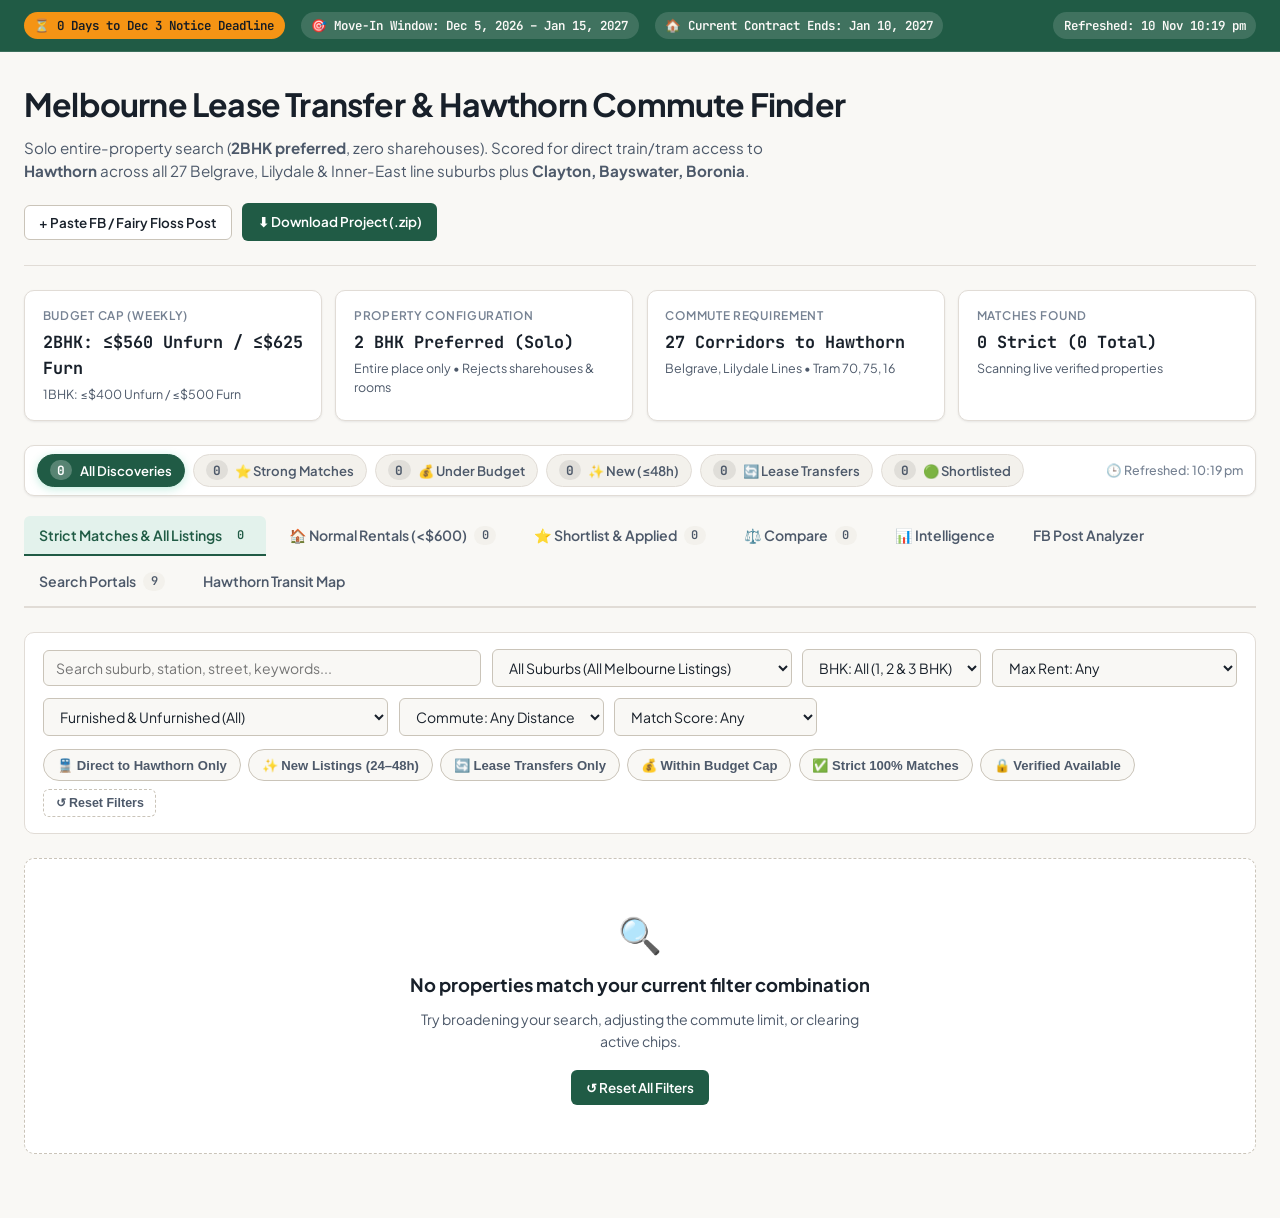
==== docs/index.html @ 827d95e5 "feat: update BHK budget caps (2BHK 625/560, 1BHK 500/400), exclude interstate listings, and add dire" ====
<!DOCTYPE html>
<html lang="en">
<head>
  <meta charset="UTF-8">
  <meta name="viewport" content="width=device-width, initial-scale=1.0">
  <title>Melbourne Lease Transfer & 2BHK Rental Finder — Direct to Hawthorn</title>
  <meta name="description" content="Daily automated Melbourne rental and lease transfer tracker filtered for entire 1–2BHK properties under $525/$560 per week with direct train or tram commute to Hawthorn.">
  <link rel="preconnect" href="https://fonts.googleapis.com">
  <link rel="preconnect" href="https://fonts.gstatic.com" crossorigin>
  <link href="https://fonts.googleapis.com/css2?family=JetBrains+Mono:wght@500;600;700&family=Plus+Jakarta+Sans:wght@400;500;600;700&display=swap" rel="stylesheet">
  <link rel="stylesheet" href="styles.css">
</head>
<body>
  <!-- Critical Lease Timeline Bar -->
  <header class="deadline-bar" role="banner">
    <div class="deadline-bar-inner">
      <div class="timeline-steps">
        <span class="timeline-pill urgent" id="countdown-pill">⏳ 27 Days to Dec 3 Decision Goal</span>
        <span class="timeline-pill">🎯 Move-In Window: Dec 5, 2026 – Jan 15, 2027</span>
        <span class="timeline-pill">🏠 Current Contract Ends: Jan 10, 2027</span>
      </div>
      <div class="timeline-steps">
        <span class="timeline-pill" id="last-updated-pill">Updated: Loading...</span>
      </div>
    </div>
  </header>

  <main class="container">
    <!-- Title & Quick Actions -->
    <section class="app-header">
      <div class="app-title-group">
        <h1>Melbourne Lease Transfer &amp; Hawthorn Commute Finder</h1>
        <p class="app-subtitle">
          Solo entire-property search (<strong>2BHK preferred</strong>, zero sharehouses). Scored for direct train/tram access to <strong>Hawthorn</strong> across all 27 Belgrave, Lilydale &amp; Inner-East line suburbs plus <strong>Clayton, Bayswater, Boronia</strong>.
        </p>
      </div>
      <div class="header-actions">
        <button class="btn btn-secondary" id="btn-open-fb-analyzer" type="button">
          + Paste FB / Fairy Floss Post
        </button>
        <a class="btn btn-primary" href="melbourne-rental-finder.zip" download="melbourne-rental-finder.zip">
          ⬇ Download Project (.zip)
        </a>
      </div>
    </section>

    <!-- Search Criteria Summary Strip -->
    <section class="criteria-strip" aria-label="Strict search criteria">
      <div class="criteria-card">
        <span class="criteria-label">Budget Cap (Weekly)</span>
        <span class="criteria-value">2BHK: ≤$560 Unfurn / ≤$625 Furn</span>
        <span class="criteria-note">1BHK: ≤$400 Unfurn / ≤$500 Furn</span>
      </div>
      <div class="criteria-card">
        <span class="criteria-label">Property Configuration</span>
        <span class="criteria-value">2 BHK Preferred (Solo)</span>
        <span class="criteria-note">Entire place only • Rejects sharehouses &amp; rooms</span>
      </div>
      <div class="criteria-card">
        <span class="criteria-label">Commute Requirement</span>
        <span class="criteria-value">27 Corridors to Hawthorn</span>
        <span class="criteria-note">Belgrave, Lilydale Lines • Tram 70, 75, 16</span>
      </div>
      <div class="criteria-card">
        <span class="criteria-label">Matches Found</span>
        <span class="criteria-value" id="stat-strict-matches">-- Listings</span>
        <span class="criteria-note" id="stat-sub-summary">Scanning live verified properties</span>
      </div>
    </section>

    <!-- Quick Metric Filter Tiles Strip -->
    <section class="metrics-filter-strip" aria-label="Interactive Quick Filter Tiles">
      <button class="metric-pill active" id="tile-all" data-metric="all" type="button" title="View all discovered properties">
        <span class="metric-pill-num" id="stat-total-scanned">89</span>
        <span class="metric-pill-label">All Discoveries</span>
      </button>
      <button class="metric-pill" id="tile-strong" data-metric="strong" type="button" title="Filter strong matches (Score ≥ 80%)">
        <span class="metric-pill-num" id="stat-strong-matches-pill">35</span>
        <span class="metric-pill-label">⭐ Strong Matches</span>
      </button>
      <button class="metric-pill" id="tile-budget" data-metric="budget" type="button" title="Filter properties within budget cap">
        <span class="metric-pill-num" id="stat-under-budget">78</span>
        <span class="metric-pill-label">💰 Under Budget</span>
      </button>
      <button class="metric-pill" id="tile-new" data-metric="new" type="button" title="Filter listings discovered in last 24–48h">
        <span class="metric-pill-num" id="stat-new-today">52</span>
        <span class="metric-pill-label">✨ New (≤48h)</span>
      </button>
      <button class="metric-pill" id="tile-lt" data-metric="lt" type="button" title="Filter lease transfers and breaks">
        <span class="metric-pill-num" id="stat-lease-transfers">22</span>
        <span class="metric-pill-label">🔄 Lease Transfers</span>
      </button>
      <button class="metric-pill" id="tile-shortlist" data-metric="shortlist" type="button" title="Filter your shortlisted properties">
        <span class="metric-pill-num" id="stat-shortlisted-top">0</span>
        <span class="metric-pill-label">🟢 Shortlisted</span>
      </button>
      <div class="metric-pill-refresh" title="Scraper automation refresh status">
        🕒 Refreshed: <span id="stat-last-refresh">Today 6:00 PM</span>
      </div>
    </section>

    <!-- Navigation Tabs -->
    <nav class="nav-tabs" aria-label="Dashboard Sections">
      <button class="tab-btn active" data-tab="panel-matches" id="tab-matches" type="button">
        Strict Matches &amp; All Listings <span class="tab-count" id="count-strict">0</span>
      </button>
      <button class="tab-btn" data-tab="panel-normal" id="tab-normal" type="button">
        🏠 Normal Rentals (&lt;$600) <span class="tab-count" id="count-normal">0</span>
      </button>
      <button class="tab-btn" data-tab="panel-shortlist" id="tab-shortlist" type="button">
        ⭐ Shortlist &amp; Applied <span class="tab-count" id="count-shortlist">0</span>
      </button>
      <button class="tab-btn" data-tab="panel-compare" id="tab-compare" type="button">
        ⚖️ Compare <span class="tab-count" id="count-compare">0</span>
      </button>
      <button class="tab-btn" data-tab="panel-insights" id="tab-insights" type="button">
        📊 Intelligence
      </button>
      <button class="tab-btn" data-tab="panel-fb-analyzer" id="tab-fb-analyzer" type="button">
        FB Post Analyzer
      </button>
      <button class="tab-btn" data-tab="panel-portals" id="tab-portals" type="button">
        Search Portals <span class="tab-count" id="count-portals">9</span>
      </button>
      <button class="tab-btn" data-tab="panel-corridor" id="tab-corridor" type="button">
        Hawthorn Transit Map
      </button>
    </nav>

    <!-- PANEL 1: STRICT MATCHES & ALL SCRAPED LISTINGS -->
    <section class="panel-section active" id="panel-matches">
      <div class="filters-bar-v2">
        <div class="filter-row-primary">
          <input
            type="search"
            id="search-input"
            class="filter-input"
            style="min-width: 220px; flex: 1;"
            placeholder="Search suburb, station, street, keywords..."
            aria-label="Search listings"
          >
          <select id="suburb-filter" class="filter-select" aria-label="Filter by suburb">
            <option value="all">All Suburbs (All Melbourne Listings)</option>
            <option value="direct_hawthorn">🚆 Direct Train / Tram to Hawthorn Only</option>
            <optgroup label="Inner East & City (Direct Train / Tram)">
              <option value="hawthorn">Hawthorn / Hawthorn East (3122/3123)</option>
              <option value="camberwell">Camberwell (3124)</option>
              <option value="canterbury">Canterbury (3126)</option>
              <option value="surrey hills">Surrey Hills (3127)</option>
              <option value="mont albert">Mont Albert (3127)</option>
              <option value="richmond">Richmond / Burnley (3121)</option>
              <option value="east melbourne">East Melbourne (3002)</option>
              <option value="melbourne">Melbourne CBD (3000)</option>
            </optgroup>
            <optgroup label="Belgrave Line Corridor">
              <option value="box hill">Box Hill (3128)</option>
              <option value="blackburn">Blackburn (3130)</option>
              <option value="nunawading">Nunawading (3131)</option>
              <option value="mitcham">Mitcham (3132)</option>
              <option value="ringwood">Ringwood (3134)</option>
              <option value="heathmont">Heathmont (3135)</option>
              <option value="bayswater">Bayswater (3153)</option>
              <option value="boronia">Boronia (3155)</option>
              <option value="ferntree gully">Ferntree Gully (3156)</option>
              <option value="upper ferntree gully">Upper Ferntree Gully (3156)</option>
              <option value="upwey">Upwey (3158)</option>
              <option value="tecoma">Tecoma (3160)</option>
              <option value="belgrave">Belgrave (3160)</option>
            </optgroup>
            <optgroup label="Lilydale Line Corridor">
              <option value="ringwood east">Ringwood East (3135)</option>
              <option value="croydon">Croydon (3136)</option>
              <option value="mooroolbark">Mooroolbark (3138)</option>
              <option value="lilydale">Lilydale (3140)</option>
            </optgroup>
            <optgroup label="South-East & Tram Corridors">
              <option value="clayton">Clayton (3168)</option>
              <option value="burwood">Burwood (3125)</option>
              <option value="kew">Kew (3101)</option>
            </optgroup>
          </select>
          <select id="bedroom-filter" class="filter-select" aria-label="Filter by BHK">
            <option value="all">BHK: All (1, 2 &amp; 3 BHK)</option>
            <option value="1">1 BHK / Studio</option>
            <option value="2">2 BHK (Preferred)</option>
            <option value="3">3 BHK</option>
          </select>
          <select id="rent-filter" class="filter-select" aria-label="Filter by maximum rent">
            <option value="all">Max Rent: Any</option>
            <option value="400">≤ $400 / wk (1BHK Unfurn Cap)</option>
            <option value="500">≤ $500 / wk (1BHK Furn Cap)</option>
            <option value="560">≤ $560 / wk (2BHK Unfurn Cap)</option>
            <option value="625">≤ $625 / wk (2BHK Furn Cap)</option>
            <option value="650">≤ $650 / week</option>
          </select>
          <select id="furn-filter" class="filter-select" aria-label="Filter by furnished status">
            <option value="all">Furnished &amp; Unfurnished (All)</option>
            <option value="furnished">Furnished Only (≤$500 1BHK / ≤$625 2BHK)</option>
            <option value="unfurnished">Unfurnished Only (≤$400 1BHK / ≤$560 2BHK)</option>
          </select>
          <select id="commute-filter" class="filter-select" aria-label="Filter by commute time">
            <option value="all">Commute: Any Distance</option>
            <option value="15">≤ 15 mins to Hawthorn</option>
            <option value="30">≤ 30 mins to Hawthorn</option>
            <option value="45">≤ 45 mins to Hawthorn</option>
          </select>
          <select id="score-filter" class="filter-select" aria-label="Filter by match score">
            <option value="all">Match Score: Any</option>
            <option value="80">Strong Matches (≥ 80%)</option>
            <option value="70">Good Matches (≥ 70%)</option>
          </select>
        </div>
        <div class="filter-row-secondary">
          <div class="chips-wrapper">
            <button type="button" class="toggle-chip" id="chip-direct-transit">
              🚆 Direct to Hawthorn Only
            </button>
            <button type="button" class="toggle-chip" id="chip-new-only">
              ✨ New Listings (24–48h)
            </button>
            <button type="button" class="toggle-chip" id="chip-lease-transfer">
              🔄 Lease Transfers Only
            </button>
            <button type="button" class="toggle-chip" id="chip-budget-only">
              💰 Within Budget Cap
            </button>
            <button type="button" class="toggle-chip" id="chip-strict-only">
              ✅ Strict 100% Matches
            </button>
            <button type="button" class="toggle-chip" id="chip-verified-only">
              🔒 Verified Available
            </button>
          </div>
          <button type="button" class="btn-reset-filters" id="btn-reset-filters">
            ↺ Reset Filters
          </button>
        </div>
      </div>

      <div class="listings-grid" id="listings-container">
        <!-- Populated dynamically by app.js -->
      </div>

      <!-- Bottom Section for Red-Starred (Skipped / Not Interested) Listings -->
      <div id="skipped-section" class="skipped-section" style="display: none; margin-top: 2.5rem;">
        <div class="panel-card skipped-header-card">
          <div>
            <h3>🔴 Not Interested / Skipped Properties (<span id="count-skipped">0</span>)</h3>
            <p class="helper-text">
              Properties you clicked twice (<strong>Red Star ★</strong>) are moved here so you can skip them next time. Click the red star once more to reset back to normal.
            </p>
          </div>
        </div>
        <div class="listings-grid skipped-grid" id="skipped-container"></div>
      </div>
    </section>

    <!-- PANEL: NORMAL LISTINGS (BELOW $600) -->
    <section class="panel-section" id="panel-normal">
      <div class="panel-card" style="margin-bottom: 1.25rem;">
        <h2>🏠 Normal Property Rentals (Below $600 / week)</h2>
        <p class="helper-text">
          Standard residential leases (whole properties: 1 BHK, 2 BHK &amp; 3 BHK, zero sharehouses, no student-only housing) asking <strong>≤ $600/wk</strong> across Hawthorn, Clayton, Bayswater, Boronia, Box Hill, Camberwell, Richmond, and direct transit lines.
        </p>
      </div>

      <div class="filters-bar">
        <div class="filter-group">
          <input
            type="search"
            id="search-input-normal"
            class="filter-input"
            placeholder="Search suburb, station, street..."
            aria-label="Search normal listings"
          >
          <select id="suburb-filter-normal" class="filter-select" aria-label="Filter by suburb">
            <option value="all">All Suburbs (All 27 Corridors)</option>
            <option value="direct_hawthorn">🚆 Direct Train / Tram to Hawthorn Only</option>
            <optgroup label="Inner East & City (Direct Train / Tram)">
              <option value="hawthorn">Hawthorn / Hawthorn East (3122/3123)</option>
              <option value="camberwell">Camberwell (3124)</option>
              <option value="canterbury">Canterbury (3126)</option>
              <option value="surrey hills">Surrey Hills (3127)</option>
              <option value="mont albert">Mont Albert (3127)</option>
              <option value="richmond">Richmond / Burnley (3121)</option>
              <option value="east melbourne">East Melbourne (3002)</option>
              <option value="melbourne">Melbourne CBD (3000)</option>
            </optgroup>
            <optgroup label="Belgrave Line Corridor">
              <option value="box hill">Box Hill (3128)</option>
              <option value="blackburn">Blackburn (3130)</option>
              <option value="nunawading">Nunawading (3131)</option>
              <option value="mitcham">Mitcham (3132)</option>
              <option value="ringwood">Ringwood (3134)</option>
              <option value="heathmont">Heathmont (3135)</option>
              <option value="bayswater">Bayswater (3153)</option>
              <option value="boronia">Boronia (3155)</option>
              <option value="ferntree gully">Ferntree Gully (3156)</option>
              <option value="upper ferntree gully">Upper Ferntree Gully (3156)</option>
              <option value="upwey">Upwey (3158)</option>
              <option value="tecoma">Tecoma (3160)</option>
              <option value="belgrave">Belgrave (3160)</option>
            </optgroup>
            <optgroup label="Lilydale Line Corridor">
              <option value="ringwood east">Ringwood East (3135)</option>
              <option value="croydon">Croydon (3136)</option>
              <option value="mooroolbark">Mooroolbark (3138)</option>
              <option value="lilydale">Lilydale (3140)</option>
            </optgroup>
            <optgroup label="South-East & Tram Corridors">
              <option value="clayton">Clayton (3168)</option>
              <option value="burwood">Burwood (3125)</option>
              <option value="kew">Kew (3101)</option>
            </optgroup>
          </select>
          <select id="bedroom-filter-normal" class="filter-select" aria-label="Filter by BHK">
            <option value="all">BHK: All (1, 2 &amp; 3 BHK)</option>
            <option value="1">1 BHK / Studio</option>
            <option value="2">2 BHK (Preferred)</option>
            <option value="3">3 BHK</option>
          </select>
          <select id="furn-filter-normal" class="filter-select" aria-label="Filter by furnished status">
            <option value="all">Furnished &amp; Unfurnished (All)</option>
            <option value="furnished">Furnished Only</option>
            <option value="unfurnished">Unfurnished Only</option>
          </select>
          <select id="price-cap-normal" class="filter-select" aria-label="Max weekly rent">
            <option value="600">Max Rent: ≤ $600/wk</option>
            <option value="550">Max Rent: ≤ $550/wk</option>
            <option value="525">Max Rent: ≤ $525/wk</option>
            <option value="500">Max Rent: ≤ $500/wk</option>
            <option value="450">Max Rent: ≤ $450/wk</option>
          </select>
        </div>
        <div class="filter-group">
          <button type="button" class="toggle-chip" id="chip-direct-transit-normal">
            🚆 Direct to Hawthorn Only
          </button>
          <button type="button" class="toggle-chip" id="chip-new-only-normal">
            ✨ New Listings (Last 1–2 Days)
          </button>
          <button type="button" class="toggle-chip" id="chip-exclude-lt-normal">
            🏠 Normal Rentals Only (Exclude Lease Transfers)
          </button>
        </div>
      </div>

      <div class="listings-grid" id="normal-listings-container">
        <!-- Populated dynamically by app.js -->
      </div>

      <!-- Bottom Section for Red-Starred (Skipped / Not Interested) Listings on Normal tab -->
      <div id="normal-skipped-section" class="skipped-section" style="display: none; margin-top: 2.5rem;">
        <div class="panel-card skipped-header-card">
          <div>
            <h3>🔴 Not Interested / Skipped Properties (<span id="count-normal-skipped">0</span>)</h3>
            <p class="helper-text">
              Properties you clicked twice (<strong>Red Star ★</strong>) are moved here so you can skip them next time. Click the red star once more to reset back to normal.
            </p>
          </div>
        </div>
        <div class="listings-grid skipped-grid" id="normal-skipped-container"></div>
      </div>
    </section>

    <!-- PANEL 2: SHORTLIST & TRACKER -->
    <section class="panel-section" id="panel-shortlist">
      <div class="panel-card" style="margin-bottom: 1.25rem;">
        <h2>Your Inspection &amp; Lease Transfer Shortlist</h2>
        <p class="helper-text">
          Mark any listing as <strong>Interested / Inspecting</strong> or <strong>Applied</strong> using the action buttons on each card. Record inspection dates and personal notes directly. Everything is saved locally.
        </p>
      </div>
      <div class="listings-grid" id="shortlist-container"></div>
    </section>

    <!-- PANEL: PROPERTY COMPARISON MATRIX -->
    <section class="panel-section" id="panel-compare">
      <div class="panel-card" style="margin-bottom: 1.25rem;">
        <div style="display: flex; justify-content: space-between; align-items: flex-start; flex-wrap: wrap; gap: 0.75rem;">
          <div>
            <h2>⚖️ Side-by-Side Property Comparison</h2>
            <p class="helper-text">
              Compare 2 to 4 properties across rent, commute convenience, suitability, station distance, and overall match score. Differences are highlighted automatically.
            </p>
          </div>
          <button type="button" class="btn btn-secondary" id="btn-clear-compare">
            Clear Comparison Selection
          </button>
        </div>
      </div>
      <div id="compare-matrix-view" class="panel-card" style="padding: 1.5rem; overflow-x: auto;">
        <!-- Rendered dynamically by app.js -->
      </div>
    </section>

    <!-- PANEL: INTELLIGENCE & INSIGHTS -->
    <section class="panel-section" id="panel-insights">
      <div class="panel-card" style="margin-bottom: 1.25rem;">
        <h2>📊 Personal Property Intelligence &amp; Insights</h2>
        <p class="helper-text">
          Transparent preference learning, scoring performance analytics, and scraper pipeline health. The platform analyzes your interactions to refine recommendations with your explicit approval.
        </p>
      </div>

      <div style="display: grid; grid-template-columns: repeat(auto-fit, minmax(320px, 1fr)); gap: 1.25rem; margin-bottom: 1.5rem;">
        <!-- Preference Learning Card -->
        <div class="panel-card">
          <h3>🧠 Learned User Preferences</h3>
          <p class="helper-text" style="margin-bottom: 0.85rem;">
            Observed decision patterns from your shortlists and skips. Never auto-applied without your review.
          </p>
          <div id="insights-preferences-list" style="display: flex; flex-direction: column; gap: 0.75rem;">
            <!-- Populated dynamically -->
          </div>
        </div>

        <!-- Outcome Analytics Card -->
        <div class="panel-card">
          <h3>📈 Recommendation Performance</h3>
          <p class="helper-text" style="margin-bottom: 0.85rem;">
            Correlation between match scores and your inspection decisions.
          </p>
          <div id="insights-metrics-list" style="display: flex; flex-direction: column; gap: 0.65rem; font-size: 0.85rem;">
            <!-- Populated dynamically -->
          </div>
        </div>

        <!-- Pipeline Health Card -->
        <div class="panel-card">
          <h3>🛠️ Scraper &amp; Data Pipeline Health</h3>
          <p class="helper-text" style="margin-bottom: 0.85rem;">
            Multi-source execution tracking, duplicate resolution, and freshness verification.
          </p>
          <div id="insights-pipeline-health" style="display: flex; flex-direction: column; gap: 0.5rem; font-size: 0.85rem;">
            <!-- Populated dynamically -->
          </div>
        </div>
      </div>
    </section>

    <!-- PANEL 3: FB MARKETPLACE & FAIRY FLOSS INSTANT ANALYZER -->
    <section class="panel-section" id="panel-fb-analyzer">
      <div class="analyzer-grid">
        <div class="panel-card">
          <h2>Instant FB Marketplace / Fairy Floss Lease Transfer Scorer</h2>
          <p class="helper-text">
            Since Facebook blocks automated bots from reading private groups (like <em>Fairy Floss Real Estate</em> or <em>Melbourne Lease Transfers</em>), paste any FB post or listing text below. It will immediately check the <strong>$525/$560 budget rule</strong>, verify <strong>direct train/tram commute to Hawthorn</strong>, confirm <strong>Dec 5, 2026 – Jan 15, 2027 move-in</strong>, and save it to your dashboard.
          </p>
          <input
            type="text"
            id="fb-post-url"
            class="filter-input"
            style="width: 100%; margin-bottom: 0.65rem;"
            placeholder="Optional: Paste Facebook Marketplace or Group post URL..."
          >
          <textarea
            id="fb-post-text"
            class="fb-textarea"
            placeholder="Example: LEASE BREAK in Camberwell 3124! Entire 2 bedroom apartment on Riversdale Rd right near Tram 70 and Camberwell Station. $515 per week unfurnished. Available from December 14th..."
          ></textarea>
          <div style="display: flex; gap: 0.65rem; flex-wrap: wrap;">
            <button type="button" class="btn btn-primary" id="btn-score-fb-post">
              Analyze &amp; Save to My Listings
            </button>
            <button type="button" class="btn btn-secondary" id="btn-load-sample-fb">
              Load Example FB Lease Transfer Post
            </button>
          </div>
        </div>

        <div class="panel-card" id="fb-analysis-result-card">
          <h2>Live Criteria Breakdown</h2>
          <p class="helper-text">Paste a post on the left and click <strong>Analyze</strong> to see how it scores against your rules.</p>
          <div id="fb-analysis-output" style="font-size: 0.9rem; color: var(--text-secondary);">
            <ul style="list-style: none; display: grid; gap: 0.6rem; margin-top: 0.75rem;">
              <li>✔ <strong>Budget Check:</strong> Unfurnished ≤ $525/wk | Furnished ≤ $560/wk</li>
              <li>✔ <strong>Solo Entire Property:</strong> 2BHK preferred (auto-flags sharehouses)</li>
              <li>✔ <strong>Hawthorn Transit:</strong> Checks Belgrave/Lilydale/Alamein train &amp; Tram 70/75/16</li>
              <li>✔ <strong>Move-in Window:</strong> Dec 5, 2026 – Jan 15, 2027 (extended availability)</li>
            </ul>
          </div>
        </div>
      </div>
    </section>

    <!-- PANEL 4: PRE-FILTERED PORTAL DEEP LINKS -->
    <section class="panel-section" id="panel-portals">
      <div class="panel-card" style="margin-bottom: 1.25rem;">
        <h2>One-Click Pre-Filtered Search Portals (Hawthorn Corridor)</h2>
        <p class="helper-text">
          These links open Facebook Marketplace, Domain, Realestate.com.au, Flatmates (Whole Properties), and Gumtree with your exact filters (<strong>2BHK, ≤$525/$560, Hawthorn + direct transit suburbs, newest first</strong>) already applied.
        </p>
      </div>
      <div class="quick-links-grid" id="portal-links-container"></div>
    </section>

    <!-- PANEL 5: HAWTHORN DIRECT TRAIN & TRAM SUBURB REFERENCE -->
    <section class="panel-section" id="panel-corridor">
      <div class="panel-card">
        <h2>Direct Train &amp; Tram Suburbs to Hawthorn (Zero Transfers)</h2>
        <p class="helper-text">
          Every suburb below has a single-seat train or tram ride straight into Hawthorn (Hawthorn Station, Glenferrie Station, Auburn Station, Burwood Rd, Riversdale Rd, or Glenferrie Rd).
        </p>
        <div style="overflow-x: auto;">
          <table class="corridor-table" id="corridor-table">
            <thead>
              <tr>
                <th>Suburb</th>
                <th>Postcode</th>
                <th>Direct Mode</th>
                <th>Line / Route to Hawthorn</th>
                <th>Est. Commute</th>
              </tr>
            </thead>
            <tbody id="corridor-tbody"></tbody>
          </table>
        </div>
      </div>
    </section>
  </main>

  <!-- Floating Comparison Dock -->
  <aside id="comparison-dock" class="comparison-dock" aria-label="Selected properties comparison dock">
    <div>
      <span style="font-weight: 700; font-size: 0.95rem;">⚖️ <span id="dock-compare-count">0</span> Properties Selected</span>
      <span style="font-size: 0.78rem; color: #94a3b8; display: block;">Select 2 to 4 properties to compare</span>
    </div>
    <div style="display: flex; gap: 0.5rem;">
      <button type="button" class="btn btn-primary" id="btn-dock-open-compare" style="padding: 0.45rem 0.85rem; font-size: 0.82rem;">
        Compare Now ↗
      </button>
      <button type="button" class="btn btn-secondary" id="btn-dock-clear" style="padding: 0.45rem 0.65rem; font-size: 0.82rem; background: #334155; color: #fff; border-color: #475569;">
        ✕ Clear
      </button>
    </div>
  </aside>

  <!-- Modal 1: Inspection & Notes Booking Dialog -->
  <div id="modal-inspection" class="modal-overlay" role="dialog" aria-modal="true" aria-labelledby="modal-inspection-title">
    <div class="modal-card">
      <div class="modal-header">
        <h3 id="modal-inspection-title" style="font-size: 1.1rem; margin: 0;">🗓️ Schedule Inspection &amp; Add Notes</h3>
        <button type="button" id="btn-close-inspection-modal" class="btn-action-sm" style="border:none; font-size: 1.1rem;">✕</button>
      </div>
      <div class="modal-body">
        <input type="hidden" id="modal-listing-id">
        <div>
          <label style="font-size: 0.82rem; font-weight: 700; display: block; margin-bottom: 0.25rem;">Property</label>
          <div id="modal-property-name" style="font-weight: 600; color: var(--text-primary); font-size: 0.95rem;"></div>
        </div>
        <div>
          <label for="inspection-date" style="font-size: 0.82rem; font-weight: 700; display: block; margin-bottom: 0.25rem;">Inspection Date &amp; Time</label>
          <input type="datetime-local" id="inspection-date" class="filter-input" style="width: 100%;">
        </div>
        <div>
          <label for="inspection-agent" style="font-size: 0.82rem; font-weight: 700; display: block; margin-bottom: 0.25rem;">Agent / Contact Info (Optional)</label>
          <input type="text" id="inspection-agent" class="filter-input" style="width: 100%;" placeholder="e.g. Ray White Hawthorn, Sarah 0412 345 678">
        </div>
        <div>
          <label for="inspection-notes" style="font-size: 0.82rem; font-weight: 700; display: block; margin-bottom: 0.25rem;">Personal Inspection Notes</label>
          <textarea id="inspection-notes" class="fb-textarea" style="min-height: 80px;" placeholder="Things to verify: water pressure, natural light, parking spot location, noise from street..."></textarea>
        </div>
      </div>
      <div class="modal-footer">
        <button type="button" class="btn btn-secondary" id="btn-cancel-inspection">Cancel</button>
        <button type="button" class="btn btn-primary" id="btn-save-inspection">Save Details</button>
      </div>
    </div>
  </div>

  <!-- Modal 2: Side-by-Side Property Comparison Dialog -->
  <div id="modal-comparison" class="modal-overlay" role="dialog" aria-modal="true" aria-labelledby="modal-comparison-title">
    <div class="modal-card modal-card-wide">
      <div class="modal-header">
        <h3 id="modal-comparison-title" style="font-size: 1.15rem; margin: 0;">⚖️ Side-by-Side Property Comparison</h3>
        <button type="button" id="btn-close-comparison-modal" class="btn-action-sm" style="border:none; font-size: 1.1rem;">✕</button>
      </div>
      <div class="modal-body comparison-table-wrapper" id="modal-comparison-body">
        <!-- Rendered dynamically by app.js -->
      </div>
      <div class="modal-footer">
        <button type="button" class="btn btn-secondary" id="btn-close-comparison">Close</button>
      </div>
    </div>
  </div>

  <script src="app.js"></script>
</body>
</html>
---- docs/styles.css ----
:root {
  --bg-primary: hsl(40, 28%, 97%);
  --bg-surface: hsl(0, 0%, 100%);
  --bg-elevated: hsl(38, 22%, 94%);
  --bg-subtle: hsl(40, 18%, 92%);

  --text-primary: hsl(215, 28%, 13%);
  --text-secondary: hsl(215, 16%, 36%);
  --text-muted: hsl(215, 12%, 52%);

  --brand-forest: hsl(158, 48%, 24%);
  --brand-forest-hover: hsl(158, 52%, 19%);
  --brand-forest-soft: hsl(156, 38%, 92%);

  --accent-amber: hsl(28, 84%, 44%);
  --accent-amber-soft: hsl(34, 88%, 93%);

  --accent-blue: hsl(208, 72%, 38%);
  --accent-blue-soft: hsl(208, 65%, 93%);

  --danger-crimson: hsl(354, 66%, 44%);
  --danger-soft: hsl(354, 70%, 94%);

  --border-color: hsl(36, 16%, 86%);
  --border-strong: hsl(36, 14%, 76%);

  --shadow-sm: 0 1px 3px rgba(18, 26, 38, 0.05), 0 1px 2px rgba(18, 26, 38, 0.03);
  --shadow-md: 0 8px 24px -4px rgba(18, 26, 38, 0.07), 0 2px 6px -1px rgba(18, 26, 38, 0.04);
  --shadow-lg: 0 16px 36px -6px rgba(18, 26, 38, 0.12);

  --radius-sm: 6px;
  --radius-md: 10px;
  --radius-lg: 14px;

  --font-sans: 'Plus Jakarta Sans', -apple-system, BlinkMacSystemFont, sans-serif;
  --font-mono: 'JetBrains Mono', monospace;
}

*, *::before, *::after {
  box-sizing: border-box;
  margin: 0;
  padding: 0;
}

body {
  font-family: var(--font-sans);
  background-color: var(--bg-primary);
  color: var(--text-primary);
  line-height: 1.55;
  -webkit-font-smoothing: antialiased;
}

/* Top Timeline Banner */
.deadline-bar {
  background: var(--brand-forest);
  color: hsl(40, 33%, 98%);
  padding: 0.75rem 1.5rem;
  font-size: 0.85rem;
  border-bottom: 1px solid rgba(255, 255, 255, 0.12);
}

.deadline-bar-inner {
  max-width: 1320px;
  margin: 0 auto;
  display: flex;
  flex-wrap: wrap;
  align-items: center;
  justify-content: space-between;
  gap: 0.75rem 1.5rem;
}

.timeline-steps {
  display: flex;
  align-items: center;
  flex-wrap: wrap;
  gap: 0.5rem 1rem;
}

.timeline-pill {
  display: inline-flex;
  align-items: center;
  gap: 0.4rem;
  background: rgba(255, 255, 255, 0.14);
  padding: 0.25rem 0.65rem;
  border-radius: 999px;
  font-family: var(--font-mono);
  font-size: 0.78rem;
  font-weight: 600;
}

.timeline-pill.urgent {
  background: hsl(34, 92%, 52%);
  color: hsl(215, 32%, 11%);
}

/* Main Container */
.container {
  max-width: 1320px;
  margin: 0 auto;
  padding: 1.75rem 1.5rem 4rem;
}

/* Header Section */
.app-header {
  display: flex;
  flex-wrap: wrap;
  justify-content: space-between;
  align-items: flex-end;
  gap: 1.25rem;
  padding-bottom: 1.5rem;
  border-bottom: 1px solid var(--border-color);
  margin-bottom: 1.5rem;
}

.app-title-group h1 {
  font-size: clamp(1.55rem, 2.5vw, 2.1rem);
  font-weight: 700;
  letter-spacing: -0.025em;
  color: var(--text-primary);
  margin-bottom: 0.35rem;
}

.app-subtitle {
  color: var(--text-secondary);
  font-size: 0.95rem;
  max-width: 72ch;
}

.header-actions {
  display: flex;
  align-items: center;
  gap: 0.65rem;
  flex-wrap: wrap;
}

/* Criteria Summary Strip */
.criteria-strip {
  display: grid;
  grid-template-columns: repeat(auto-fit, minmax(215px, 1fr));
  gap: 0.85rem;
  margin-bottom: 1.5rem;
}

.criteria-card {
  background: var(--bg-surface);
  border: 1px solid var(--border-color);
  border-radius: var(--radius-md);
  padding: 0.95rem 1.1rem;
  box-shadow: var(--shadow-sm);
  display: flex;
  flex-direction: column;
  gap: 0.25rem;
}

.criteria-label {
  font-size: 0.74rem;
  text-transform: uppercase;
  letter-spacing: 0.06em;
  color: var(--text-muted);
  font-weight: 600;
}

.criteria-value {
  font-size: 1.05rem;
  font-weight: 700;
  color: var(--text-primary);
  font-family: var(--font-mono);
}

.criteria-note {
  font-size: 0.78rem;
  color: var(--text-secondary);
}

/* Navigation Tabs */
.nav-tabs {
  display: flex;
  flex-wrap: wrap;
  gap: 0.35rem 0.5rem;
  border-bottom: 2px solid var(--border-color);
  margin-bottom: 1.5rem;
  padding-bottom: 0.25rem;
}

.tab-btn {
  background: transparent;
  border: none;
  border-bottom: 2px solid transparent;
  padding: 0.6rem 0.95rem;
  font-family: var(--font-sans);
  font-size: 0.88rem;
  font-weight: 600;
  color: var(--text-secondary);
  cursor: pointer;
  display: inline-flex;
  align-items: center;
  gap: 0.45rem;
  border-radius: var(--radius-sm) var(--radius-sm) 0 0;
  transition: color 0.15s ease, border-color 0.15s ease, background 0.15s ease;
}

.tab-btn:hover {
  color: var(--text-primary);
  background: var(--bg-surface);
}

.tab-btn.active {
  color: var(--brand-forest);
  border-bottom-color: var(--brand-forest);
  background: var(--brand-forest-soft);
}

/* Quick Metric Filter Tiles Strip */
.metrics-filter-strip {
  display: flex;
  flex-wrap: wrap;
  align-items: center;
  gap: 0.5rem;
  margin-bottom: 1.25rem;
  padding: 0.5rem 0.75rem;
  background: var(--bg-surface);
  border: 1px solid var(--border-color);
  border-radius: var(--radius-md);
  box-shadow: var(--shadow-sm);
}

.metric-pill {
  display: inline-flex;
  align-items: center;
  gap: 0.45rem;
  padding: 0.35rem 0.75rem;
  border-radius: 999px;
  background: var(--bg-elevated);
  border: 1px solid var(--border-color);
  color: var(--text-secondary);
  font-family: var(--font-sans);
  font-size: 0.82rem;
  font-weight: 600;
  cursor: pointer;
  transition: all 0.15s ease;
}

.metric-pill:hover {
  border-color: var(--brand-forest);
  color: var(--text-primary);
}

.metric-pill.active {
  background: var(--brand-forest);
  color: #ffffff;
  border-color: var(--brand-forest);
  box-shadow: 0 2px 8px rgba(16, 185, 129, 0.25);
}

.metric-pill-num {
  font-family: var(--font-mono);
  font-weight: 700;
  font-size: 0.8rem;
  background: rgba(0, 0, 0, 0.08);
  padding: 0.1rem 0.45rem;
  border-radius: 999px;
}

.metric-pill.active .metric-pill-num {
  background: rgba(255, 255, 255, 0.25);
  color: #ffffff;
}

.metric-pill-refresh {
  margin-left: auto;
  font-size: 0.78rem;
  color: var(--text-muted);
  font-weight: 500;
}

.tab-count {
  background: var(--bg-elevated);
  color: var(--text-secondary);
  font-family: var(--font-mono);
  font-size: 0.75rem;
  padding: 0.1rem 0.45rem;
  border-radius: 999px;
}

.tab-btn.active .tab-count {
  background: var(--brand-forest-soft);
  color: var(--brand-forest);
}

/* Filter Controls Bar */
.filters-bar {
  background: var(--bg-surface);
  border: 1px solid var(--border-color);
  border-radius: var(--radius-md);
  padding: 1rem 1.15rem;
  margin-bottom: 1.5rem;
  display: flex;
  flex-wrap: wrap;
  align-items: center;
  justify-content: space-between;
  gap: 0.85rem 1.25rem;
  box-shadow: var(--shadow-sm);
}

.filter-group {
  display: flex;
  flex-wrap: wrap;
  align-items: center;
  gap: 0.65rem;
}

.filter-input,
.filter-select {
  font-family: var(--font-sans);
  font-size: 0.875rem;
  padding: 0.5rem 0.75rem;
  border: 1px solid var(--border-strong);
  border-radius: var(--radius-sm);
  background: var(--bg-primary);
  color: var(--text-primary);
  outline: none;
  transition: border-color 0.15s ease;
}

.filter-input:focus,
.filter-select:focus {
  border-color: var(--brand-forest);
  background: var(--bg-surface);
}

.toggle-chip {
  display: inline-flex;
  align-items: center;
  gap: 0.4rem;
  padding: 0.45rem 0.8rem;
  border: 1px solid var(--border-strong);
  border-radius: 999px;
  background: var(--bg-primary);
  color: var(--text-secondary);
  font-size: 0.82rem;
  font-weight: 600;
  cursor: pointer;
  user-select: none;
  transition: all 0.15s ease;
}

.toggle-chip.active {
  background: var(--brand-forest-soft);
  border-color: var(--brand-forest);
  color: var(--brand-forest);
}

/* Listing Grid & Cards */
.listings-grid {
  display: grid;
  grid-template-columns: repeat(auto-fill, minmax(365px, 1fr));
  gap: 1.25rem;
}

.listing-card {
  background: var(--bg-surface);
  border: 1px solid var(--border-color);
  border-radius: var(--radius-lg);
  overflow: hidden;
  box-shadow: var(--shadow-sm);
  display: flex;
  flex-direction: column;
  transition: transform 0.18s ease, box-shadow 0.18s ease;
}

.listing-card:hover {
  transform: translateY(-2px);
  box-shadow: var(--shadow-md);
}

.listing-media {
  position: relative;
  height: 195px;
  background: linear-gradient(135deg, #1e293b 0%, #334155 100%);
  overflow: hidden;
  color: transparent;
}

.listing-media img {
  width: 100%;
  height: 100%;
  object-fit: cover;
  display: block;
  color: transparent;
}

.media-top-badges {
  position: absolute;
  top: 0.75rem;
  left: 0.75rem;
  right: 0.75rem;
  display: flex;
  justify-content: space-between;
  align-items: flex-start;
  gap: 0.5rem;
  pointer-events: none;
}

.media-left-badges {
  display: flex;
  flex-wrap: wrap;
  gap: 0.35rem;
  align-items: center;
}

.confidence-badge {
  font-family: var(--font-mono);
  font-size: 0.72rem;
  font-weight: 700;
  padding: 0.24rem 0.52rem;
  border-radius: var(--radius-sm);
  background: hsla(215, 30%, 15%, 0.9);
  color: #ffffff;
  backdrop-filter: blur(4px);
}
.confidence-badge.confidence-high {
  background: hsla(158, 64%, 22%, 0.92);
  color: #ecfdf5;
}
.confidence-badge.confidence-medium {
  background: hsla(38, 92%, 28%, 0.92);
  color: #fef3c7;
}
.confidence-badge.confidence-low {
  background: hsla(215, 20%, 30%, 0.9);
  color: #e2e8f0;
}

.score-pill {
  background: hsla(158, 52%, 18%, 0.92);
  color: #fff;
  font-family: var(--font-mono);
  font-size: 0.78rem;
  font-weight: 700;
  padding: 0.28rem 0.65rem;
  border-radius: var(--radius-sm);
  backdrop-filter: blur(4px);
}

.score-pill.medium {
  background: hsla(28, 84%, 38%, 0.92);
}

.score-pill.low {
  background: hsla(215, 22%, 28%, 0.9);
}

.lease-transfer-ribbon {
  background: hsl(34, 95%, 50%);
  color: hsl(215, 32%, 11%);
  font-size: 0.74rem;
  font-weight: 700;
  text-transform: uppercase;
  letter-spacing: 0.04em;
  padding: 0.25rem 0.6rem;
  border-radius: var(--radius-sm);
}

.lease-transfer-ribbon.normal-ribbon {
  background: hsla(215, 62%, 28%, 0.92);
  color: #ffffff;
}

.price-overlay {
  position: absolute;
  bottom: 0.75rem;
  left: 0.75rem;
  background: hsla(215, 30%, 12%, 0.88);
  color: #fff;
  padding: 0.35rem 0.7rem;
  border-radius: var(--radius-sm);
  font-family: var(--font-mono);
  font-weight: 700;
  font-size: 1rem;
  display: flex;
  align-items: baseline;
  gap: 0.4rem;
}

.price-overlay span.furn-tag {
  font-size: 0.72rem;
  font-weight: 500;
  color: hsl(156, 65%, 78%);
}

.listing-body {
  padding: 1.15rem 1.2rem;
  display: flex;
  flex-direction: column;
  gap: 0.7rem;
  flex: 1;
}

.listing-meta-row {
  display: flex;
  align-items: center;
  justify-content: space-between;
  gap: 0.5rem;
  font-size: 0.78rem;
  color: var(--text-muted);
  font-weight: 600;
}

.suburb-pill {
  color: var(--brand-forest);
  background: var(--brand-forest-soft);
  padding: 0.18rem 0.55rem;
  border-radius: var(--radius-sm);
  font-weight: 700;
}

.listing-title {
  font-size: 1.04rem;
  font-weight: 700;
  line-height: 1.35;
  color: var(--text-primary);
}

.transit-box {
  background: var(--bg-elevated);
  border-radius: var(--radius-sm);
  padding: 0.55rem 0.75rem;
  font-size: 0.82rem;
  display: flex;
  flex-direction: column;
  gap: 0.15rem;
}

.transit-box strong {
  color: var(--text-primary);
}

.station-box {
  background: hsla(208, 90%, 95%, 0.7);
  border-left: 3px solid #2563eb;
  border-radius: var(--radius-sm);
  padding: 0.45rem 0.7rem;
  font-size: 0.82rem;
  color: #1e3a8a;
  display: flex;
  align-items: center;
  gap: 0.4rem;
}

[data-theme="dark"] .station-box {
  background: hsla(217, 45%, 18%, 0.8);
  border-left-color: #60a5fa;
  color: #bfdbfe;
}

.specs-row {
  display: flex;
  flex-wrap: wrap;
  gap: 0.45rem;
}

.spec-badge {
  font-size: 0.75rem;
  font-weight: 600;
  padding: 0.2rem 0.55rem;
  border-radius: var(--radius-sm);
  background: var(--bg-subtle);
  color: var(--text-secondary);
}

.spec-badge.highlight-2bhk {
  background: var(--accent-blue-soft);
  color: var(--accent-blue);
}

.spec-badge.highlight-dec {
  background: var(--accent-amber-soft);
  color: var(--accent-amber);
}

.spec-badge.rejected {
  background: var(--danger-soft);
  color: var(--danger-crimson);
}

.listing-desc {
  font-size: 0.85rem;
  color: var(--text-secondary);
  display: -webkit-box;
  -webkit-line-clamp: 3;
  -webkit-box-orient: vertical;
  overflow: hidden;
}

.listing-footer {
  margin-top: auto;
  padding-top: 0.85rem;
  border-top: 1px solid var(--border-color);
  display: flex;
  align-items: center;
  justify-content: space-between;
  gap: 0.5rem;
}

.status-select {
  font-family: var(--font-sans);
  font-size: 0.78rem;
  font-weight: 600;
  padding: 0.38rem 0.6rem;
  border-radius: var(--radius-sm);
  border: 1px solid var(--border-strong);
  background: var(--bg-primary);
  color: var(--text-primary);
  cursor: pointer;
}

.btn {
  display: inline-flex;
  align-items: center;
  justify-content: center;
  gap: 0.4rem;
  font-family: var(--font-sans);
  font-size: 0.84rem;
  font-weight: 600;
  padding: 0.5rem 0.9rem;
  border-radius: var(--radius-sm);
  border: 1px solid transparent;
  cursor: pointer;
  text-decoration: none;
  transition: all 0.15s ease;
}

.btn-primary {
  background: var(--brand-forest);
  color: #fff;
}

.btn-primary:hover {
  background: var(--brand-forest-hover);
}

.btn-secondary {
  background: var(--bg-surface);
  color: var(--text-primary);
  border-color: var(--border-strong);
}

.btn-secondary:hover {
  background: var(--bg-elevated);
}

/* Panels for FB Analyzer & Portal Quick-Links */
.panel-section {
  display: none;
}

.panel-section.active {
  display: block;
}

.analyzer-grid {
  display: grid;
  grid-template-columns: 1.1fr 0.9fr;
  gap: 1.5rem;
}

.panel-card {
  background: var(--bg-surface);
  border: 1px solid var(--border-color);
  border-radius: var(--radius-lg);
  padding: 1.4rem;
  box-shadow: var(--shadow-sm);
}

.panel-card h2 {
  font-size: 1.18rem;
  margin-bottom: 0.4rem;
}

.panel-card p.helper-text {
  font-size: 0.88rem;
  color: var(--text-secondary);
  margin-bottom: 1rem;
}

.fb-textarea {
  width: 100%;
  min-height: 170px;
  font-family: var(--font-sans);
  font-size: 0.88rem;
  padding: 0.8rem;
  border: 1px solid var(--border-strong);
  border-radius: var(--radius-md);
  background: var(--bg-primary);
  color: var(--text-primary);
  resize: vertical;
  margin-bottom: 0.8rem;
}

.quick-links-grid {
  display: grid;
  grid-template-columns: repeat(auto-fill, minmax(340px, 1fr));
  gap: 1rem;
}

.portal-link-card {
  background: var(--bg-surface);
  border: 1px solid var(--border-color);
  border-radius: var(--radius-md);
  padding: 1.1rem;
  display: flex;
  flex-direction: column;
  justify-content: space-between;
  gap: 0.75rem;
  box-shadow: var(--shadow-sm);
}

.corridor-table {
  width: 100%;
  border-collapse: collapse;
  font-size: 0.87rem;
}

.corridor-table th,
.corridor-table td {
  text-align: left;
  padding: 0.65rem 0.8rem;
  border-bottom: 1px solid var(--border-color);
}

.corridor-table th {
  font-size: 0.75rem;
  text-transform: uppercase;
  letter-spacing: 0.05em;
  color: var(--text-muted);
  background: var(--bg-elevated);
}

@media (max-width: 860px) {
  .analyzer-grid {
    grid-template-columns: 1fr;
  }
  .listings-grid {
    grid-template-columns: 1fr;
  }
}

/* 3-State Top Star Button (None -> Green Star -> Red Star) & New Listing Highlight */
.media-left-badges {
  display: flex;
  flex-wrap: wrap;
  align-items: center;
  gap: 0.4rem;
}

.star-btn {
  pointer-events: auto;
  display: inline-flex;
  align-items: center;
  gap: 0.3rem;
  background: rgba(255, 255, 255, 0.94);
  color: #475569;
  border: 1.5px solid rgba(15, 23, 42, 0.18);
  border-radius: 999px;
  padding: 0.26rem 0.65rem;
  font-family: var(--font-sans);
  font-size: 0.8rem;
  font-weight: 700;
  cursor: pointer;
  box-shadow: 0 2px 6px rgba(0, 0, 0, 0.18);
  transition: transform 0.14s ease, background 0.15s ease, color 0.15s ease, border-color 0.15s ease;
  user-select: none;
}

.star-btn:hover {
  transform: scale(1.06);
  background: #ffffff;
}

.star-btn .star-icon {
  font-size: 1rem;
  line-height: 1;
}

.star-btn.star-green {
  background: #16a34a;
  color: #ffffff;
  border-color: #15803d;
  box-shadow: 0 2px 10px rgba(22, 163, 74, 0.45);
}

.star-btn.star-red {
  background: #dc2626;
  color: #ffffff;
  border-color: #b91c1c;
  box-shadow: 0 2px 10px rgba(220, 38, 38, 0.45);
}

.new-listing-badge {
  background: linear-gradient(135deg, #10b981 0%, #047857 100%);
  color: #ffffff;
  font-family: var(--font-mono);
  font-size: 0.73rem;
  font-weight: 700;
  padding: 0.26rem 0.6rem;
  border-radius: var(--radius-sm);
  letter-spacing: 0.03em;
  box-shadow: 0 2px 8px rgba(16, 185, 129, 0.4);
  animation: pulseNewBadge 2.4s infinite ease-in-out;
}

@keyframes pulseNewBadge {
  0%, 100% { transform: scale(1); }
  50% { transform: scale(1.03); }
}

.listing-card.is-new-listing {
  border: 2px solid #10b981;
  box-shadow: 0 4px 16px rgba(16, 185, 129, 0.14);
}

.listing-card.is-shortlisted-card {
  border: 2px solid #16a34a;
}

.skipped-header-card {
  margin-bottom: 1.15rem;
  border-left: 4px solid #dc2626;
  background: #fef2f2;
}

.skipped-header-card h3 {
  font-size: 1.05rem;
  color: #991b1b;
  margin-bottom: 0.25rem;
}

.skipped-grid .listing-card {
  opacity: 0.78;
  border-color: #fca5a5;
  background: #fffafa;
}

.skipped-grid .listing-card:hover {
  opacity: 0.96;
}

/* ==========================================================================
   V2 UPGRADE STYLES: Readability, Progressive Disclosure, Comparison & Insights
   ========================================================================== */

/* Section A: Interactive Overview Tiles */
.overview-grid {
  display: grid;
  grid-template-columns: repeat(auto-fit, minmax(150px, 1fr));
  gap: 0.75rem;
  margin-bottom: 1.5rem;
}

.overview-tile {
  background: var(--bg-surface);
  border: 1px solid var(--border-color);
  border-radius: var(--radius-md);
  padding: 0.85rem 1rem;
  cursor: pointer;
  transition: all 0.18s ease;
  display: flex;
  flex-direction: column;
  gap: 0.2rem;
  text-align: left;
  user-select: none;
}

.overview-tile:hover {
  border-color: var(--brand-forest);
  transform: translateY(-2px);
  box-shadow: var(--shadow-sm);
}

.overview-tile.active {
  background: var(--brand-forest-soft);
  border-color: var(--brand-forest);
  box-shadow: 0 0 0 2px var(--brand-forest);
}

.overview-tile-label {
  font-size: 0.72rem;
  color: var(--text-secondary);
  font-weight: 700;
  text-transform: uppercase;
  letter-spacing: 0.04em;
  display: flex;
  align-items: center;
  gap: 0.35rem;
}

.overview-tile-value {
  font-size: 1.5rem;
  font-weight: 700;
  color: var(--text-primary);
  font-family: var(--font-mono);
  line-height: 1.2;
}

.overview-tile-sub {
  font-size: 0.72rem;
  color: var(--text-muted);
}

/* Extended Filter Bar in V2 */
.filters-bar-v2 {
  background: var(--bg-surface);
  border: 1px solid var(--border-color);
  border-radius: var(--radius-md);
  padding: 1rem 1.15rem;
  margin-bottom: 1.5rem;
  display: flex;
  flex-direction: column;
  gap: 0.85rem;
}

.filter-row-primary {
  display: flex;
  flex-wrap: wrap;
  gap: 0.65rem;
  align-items: center;
}

.filter-row-secondary {
  display: flex;
  flex-wrap: wrap;
  gap: 0.5rem;
  align-items: center;
  justify-content: space-between;
}

.chips-wrapper {
  display: flex;
  flex-wrap: wrap;
  gap: 0.45rem;
}

.btn-reset-filters {
  background: transparent;
  border: 1px dashed var(--border-strong);
  color: var(--text-secondary);
  font-size: 0.78rem;
  font-weight: 600;
  padding: 0.35rem 0.7rem;
  border-radius: var(--radius-sm);
  cursor: pointer;
  transition: all 0.15s ease;
}

.btn-reset-filters:hover {
  background: var(--danger-soft);
  color: var(--danger-crimson);
  border-color: var(--danger-crimson);
}

/* Progressive Disclosure Listing Cards */
.listing-card-v2 {
  background: var(--bg-surface);
  border: 1px solid var(--border-color);
  border-radius: var(--radius-lg);
  overflow: hidden;
  box-shadow: var(--shadow-sm);
  transition: all 0.2s ease;
  display: flex;
  flex-direction: column;
}

.listing-card-v2:hover {
  box-shadow: var(--shadow-md);
  border-color: var(--border-strong);
}

.listing-card-v2.is-shortlisted {
  border: 2px solid #16a34a;
}

.listing-card-v2.is-skipped {
  opacity: 0.8;
  border-color: #fca5a5;
  background: #fffafa;
}

.card-header-bar {
  display: flex;
  align-items: flex-start;
  justify-content: space-between;
  padding: 1rem 1.15rem 0.75rem;
  gap: 0.75rem;
  border-bottom: 1px solid var(--border-color);
  background: var(--bg-elevated);
}

.card-title-block {
  display: flex;
  flex-direction: column;
  gap: 0.2rem;
}

.card-suburb-tag {
  font-size: 0.82rem;
  font-weight: 700;
  color: var(--brand-forest);
  display: flex;
  align-items: center;
  gap: 0.35rem;
}

.card-title-text {
  font-size: 1.05rem;
  font-weight: 700;
  color: var(--text-primary);
  line-height: 1.35;
}

.card-price-block {
  text-align: right;
  flex-shrink: 0;
}

.card-price-val {
  font-size: 1.25rem;
  font-weight: 800;
  font-family: var(--font-mono);
  color: var(--brand-forest);
}

.card-furn-pill {
  font-size: 0.72rem;
  font-weight: 600;
  color: var(--text-secondary);
}

/* Score & Confidence Header */
.card-score-strip {
  display: flex;
  align-items: center;
  justify-content: space-between;
  padding: 0.6rem 1.15rem;
  background: var(--bg-surface);
  border-bottom: 1px solid var(--border-color);
  font-size: 0.82rem;
}

.score-badge-group {
  display: flex;
  align-items: center;
  gap: 0.5rem;
}

.score-num-badge {
  font-family: var(--font-mono);
  font-weight: 800;
  font-size: 0.88rem;
  padding: 0.25rem 0.65rem;
  border-radius: var(--radius-sm);
  background: #10b981;
  color: #fff;
}

.score-num-badge.medium {
  background: #f59e0b;
}

.score-num-badge.low {
  background: #64748b;
}

.confidence-tag {
  font-size: 0.72rem;
  font-weight: 600;
  padding: 0.18rem 0.5rem;
  border-radius: 999px;
  display: inline-flex;
  align-items: center;
  gap: 0.3rem;
}

.confidence-high {
  background: #ecfdf5;
  color: #065f46;
  border: 1px solid #a7f3d0;
}

.confidence-medium {
  background: #fffbeb;
  color: #92400e;
  border: 1px solid #fde68a;
}

.confidence-low {
  background: #f8fafc;
  color: #475569;
  border: 1px solid #cbd5e1;
}

/* Quick Specs Row */
.card-specs-bar {
  display: flex;
  flex-wrap: wrap;
  gap: 0.8rem;
  padding: 0.65rem 1.15rem;
  background: var(--bg-surface);
  font-size: 0.82rem;
  color: var(--text-secondary);
  border-bottom: 1px solid var(--border-color);
}

.spec-item {
  display: inline-flex;
  align-items: center;
  gap: 0.35rem;
  font-weight: 600;
}

/* Highlights & Commute Box */
.card-content-body {
  padding: 0.85rem 1.15rem;
  display: flex;
  flex-direction: column;
  gap: 0.65rem;
  flex: 1;
}

.card-transit-row {
  background: var(--bg-elevated);
  border-left: 3px solid #2563eb;
  padding: 0.5rem 0.75rem;
  border-radius: 0 var(--radius-sm) var(--radius-sm) 0;
  font-size: 0.82rem;
  display: flex;
  flex-direction: column;
  gap: 0.15rem;
}

.card-transit-row strong {
  color: #1e3a8a;
}

/* Positive Factors & Concerns (Explainable Scoring) */
.factor-list-box {
  background: var(--bg-subtle);
  border-radius: var(--radius-sm);
  padding: 0.6rem 0.75rem;
  font-size: 0.8rem;
  display: flex;
  flex-direction: column;
  gap: 0.35rem;
}

.factor-positive {
  color: #065f46;
  display: flex;
  align-items: flex-start;
  gap: 0.35rem;
}

.factor-concern {
  color: #b45309;
  display: flex;
  align-items: flex-start;
  gap: 0.35rem;
}

/* Progressive Disclosure Expandable Section */
.drawer-toggle-btn {
  background: transparent;
  border: none;
  color: var(--accent-blue);
  font-size: 0.8rem;
  font-weight: 600;
  cursor: pointer;
  padding: 0.3rem 0;
  text-align: left;
  display: inline-flex;
  align-items: center;
  gap: 0.3rem;
}

.drawer-toggle-btn:hover {
  text-decoration: underline;
}

.card-drawer-content {
  display: none;
  flex-direction: column;
  gap: 0.75rem;
  padding-top: 0.65rem;
  border-top: 1px dashed var(--border-color);
  font-size: 0.83rem;
  color: var(--text-secondary);
}

.card-drawer-content.is-open {
  display: flex;
}

/* Category Scoring Breakdown Bars */
.score-categories-grid {
  display: grid;
  grid-template-columns: repeat(2, 1fr);
  gap: 0.5rem;
  background: var(--bg-surface);
  border: 1px solid var(--border-color);
  border-radius: var(--radius-sm);
  padding: 0.6rem;
}

.cat-bar-item {
  display: flex;
  flex-direction: column;
  gap: 0.15rem;
}

.cat-bar-label {
  display: flex;
  justify-content: space-between;
  font-size: 0.72rem;
  font-weight: 600;
  color: var(--text-secondary);
}

.cat-progress-track {
  height: 5px;
  background: var(--border-color);
  border-radius: 999px;
  overflow: hidden;
}

.cat-progress-fill {
  height: 100%;
  background: var(--brand-forest);
  border-radius: 999px;
}

/* Action Toolbar */
.card-action-bar {
  padding: 0.75rem 1.15rem;
  border-top: 1px solid var(--border-color);
  background: var(--bg-elevated);
  display: flex;
  flex-wrap: wrap;
  align-items: center;
  justify-content: space-between;
  gap: 0.5rem;
}

.card-action-group {
  display: flex;
  align-items: center;
  gap: 0.45rem;
  flex-wrap: wrap;
}

.btn-action-sm {
  font-size: 0.78rem;
  font-weight: 600;
  padding: 0.38rem 0.65rem;
  border-radius: var(--radius-sm);
  border: 1px solid var(--border-strong);
  background: var(--bg-surface);
  color: var(--text-primary);
  cursor: pointer;
  display: inline-flex;
  align-items: center;
  gap: 0.3rem;
  transition: all 0.15s ease;
}

.btn-action-sm:hover {
  background: var(--bg-subtle);
}

.btn-action-sm.is-active-compare {
  background: #eff6ff;
  border-color: #3b82f6;
  color: #1d4ed8;
}

/* Floating Comparison Dock */
.comparison-dock {
  position: fixed;
  bottom: 1.5rem;
  right: 1.5rem;
  z-index: 100;
  background: #1e293b;
  color: #fff;
  padding: 0.75rem 1.25rem;
  border-radius: var(--radius-md);
  box-shadow: 0 10px 25px -5px rgba(0, 0, 0, 0.35);
  display: none;
  align-items: center;
  gap: 1rem;
  animation: slideUp 0.25s ease-out;
}

.comparison-dock.is-visible {
  display: flex;
}

@keyframes slideUp {
  from { transform: translateY(20px); opacity: 0; }
  to { transform: translateY(0); opacity: 1; }
}

/* Modal Dialog Styles (Inspection & Comparison) */
.modal-overlay {
  position: fixed;
  inset: 0;
  background: rgba(15, 23, 42, 0.65);
  backdrop-filter: blur(3px);
  z-index: 1000;
  display: none;
  align-items: center;
  justify-content: center;
  padding: 1rem;
}

.modal-overlay.is-open {
  display: flex;
}

.modal-card {
  background: var(--bg-surface);
  border-radius: var(--radius-lg);
  max-width: 600px;
  width: 100%;
  max-height: 90vh;
  overflow-y: auto;
  box-shadow: var(--shadow-lg);
  display: flex;
  flex-direction: column;
}

.modal-card-wide {
  max-width: 950px;
}

.modal-header {
  padding: 1.15rem 1.5rem;
  border-bottom: 1px solid var(--border-color);
  display: flex;
  align-items: center;
  justify-content: space-between;
}

.modal-body {
  padding: 1.25rem 1.5rem;
  display: flex;
  flex-direction: column;
  gap: 1rem;
}

.modal-footer {
  padding: 1rem 1.5rem;
  border-top: 1px solid var(--border-color);
  display: flex;
  justify-content: flex-end;
  gap: 0.65rem;
  background: var(--bg-elevated);
}

/* Comparison Matrix Table */
.comparison-table-wrapper {
  overflow-x: auto;
}

.comparison-table {
  width: 100%;
  border-collapse: collapse;
  font-size: 0.84rem;
}

.comparison-table th, .comparison-table td {
  padding: 0.75rem 0.9rem;
  border: 1px solid var(--border-color);
  text-align: left;
}

.comparison-table th {
  background: var(--bg-elevated);
  font-weight: 700;
}

.comparison-table td.diff-highlight {
  background: #f0fdf4;
  font-weight: 700;
  color: #166534;
}

/* Empty & Loading States */
.state-container {
  grid-column: 1 / -1;
  text-align: center;
  padding: 3rem 1.5rem;
  background: var(--bg-surface);
  border: 1px dashed var(--border-strong);
  border-radius: var(--radius-md);
  display: flex;
  flex-direction: column;
  align-items: center;
  gap: 0.6rem;
}

.state-icon {
  font-size: 2.2rem;
}

.state-title {
  font-size: 1.15rem;
  font-weight: 700;
  color: var(--text-primary);
}

.state-desc {
  font-size: 0.88rem;
  color: var(--text-secondary);
  max-width: 450px;
}
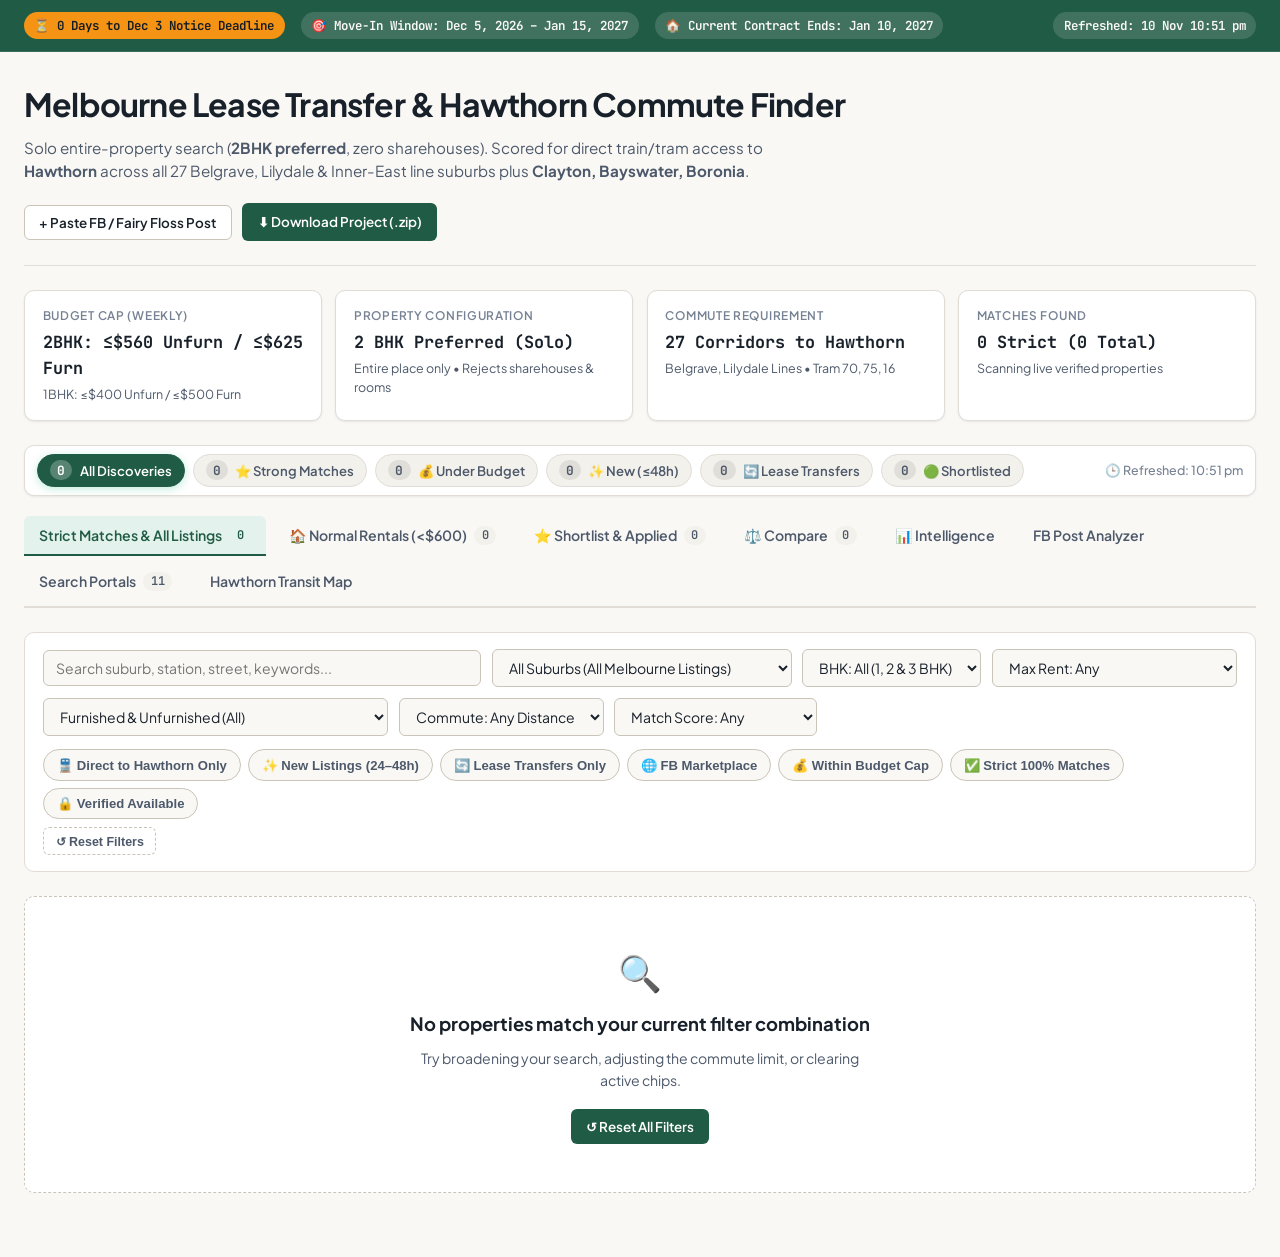
==== commit 03263033: "feat: add Facebook Marketplace source with aligned corridor filtering and 2BR lease transfer search" ====
--- a/docs/index.html
+++ b/docs/index.html
@@ -221,6 +221,9 @@
             <button type="button" class="toggle-chip" id="chip-lease-transfer">
               🔄 Lease Transfers Only
             </button>
+            <button type="button" class="toggle-chip" id="chip-fb-only">
+              🌐 FB Marketplace
+            </button>
             <button type="button" class="toggle-chip" id="chip-budget-only">
               💰 Within Budget Cap
             </button>
@@ -445,8 +448,17 @@
         <div class="panel-card">
           <h2>Instant FB Marketplace / Fairy Floss Lease Transfer Scorer</h2>
           <p class="helper-text">
-            Since Facebook blocks automated bots from reading private groups (like <em>Fairy Floss Real Estate</em> or <em>Melbourne Lease Transfers</em>), paste any FB post or listing text below. It will immediately check the <strong>$525/$560 budget rule</strong>, verify <strong>direct train/tram commute to Hawthorn</strong>, confirm <strong>Dec 5, 2026 – Jan 15, 2027 move-in</strong>, and save it to your dashboard.
+            Facebook blocks automated bots with login walls, but you can browse directly on FB! Open the pre-filtered search below, copy any promising post or listing description, and paste it here. It automatically verifies <strong>suburb alignment with your 27 Hawthorn corridors</strong>, checks your <strong>granular BHK budget rules</strong> (2BHK ≤$560 unfurn / ≤$625 furn), and adds the scored property to your dashboard.
           </p>
+          <a
+            href="https://www.facebook.com/marketplace/melbourne/search?sortBy=distance_ascend&amp;query=lease%20transfer%202%20bedroom&amp;exact=false"
+            target="_blank"
+            rel="noopener"
+            class="btn btn-secondary"
+            style="display: inline-flex; align-items: center; gap: 0.4rem; margin-bottom: 0.85rem;"
+          >
+            <span>↗ Open FB Marketplace 2BR Lease Transfers (Ascending Distance)</span>
+          </a>
           <input
             type="text"
             id="fb-post-url"
@@ -457,7 +469,7 @@
           <textarea
             id="fb-post-text"
             class="fb-textarea"
-            placeholder="Example: LEASE BREAK in Camberwell 3124! Entire 2 bedroom apartment on Riversdale Rd right near Tram 70 and Camberwell Station. $515 per week unfurnished. Available from December 14th..."
+            placeholder="Example: LEASE BREAK in Camberwell 3124! Entire 2 bedroom apartment on Riversdale Rd right near Tram 70 and Camberwell Station. $520 per week unfurnished. Available from December 14th..."
           ></textarea>
           <div style="display: flex; gap: 0.65rem; flex-wrap: wrap;">
             <button type="button" class="btn btn-primary" id="btn-score-fb-post">
@@ -474,10 +486,10 @@
           <p class="helper-text">Paste a post on the left and click <strong>Analyze</strong> to see how it scores against your rules.</p>
           <div id="fb-analysis-output" style="font-size: 0.9rem; color: var(--text-secondary);">
             <ul style="list-style: none; display: grid; gap: 0.6rem; margin-top: 0.75rem;">
-              <li>✔ <strong>Budget Check:</strong> Unfurnished ≤ $525/wk | Furnished ≤ $560/wk</li>
-              <li>✔ <strong>Solo Entire Property:</strong> 2BHK preferred (auto-flags sharehouses)</li>
-              <li>✔ <strong>Hawthorn Transit:</strong> Checks Belgrave/Lilydale/Alamein train &amp; Tram 70/75/16</li>
-              <li>✔ <strong>Move-in Window:</strong> Dec 5, 2026 – Jan 15, 2027 (extended availability)</li>
+              <li>🚆 <strong>Suburb Alignment:</strong> Checks against 27 direct train/tram corridors to Hawthorn</li>
+              <li>💰 <strong>Budget Rules:</strong> 2BHK ≤ $560 Unfurn / ≤ $625 Furn | 1BHK ≤ $400 Unfurn / ≤ $500 Furn</li>
+              <li>🏠 <strong>Solo Entire Property:</strong> 2BHK preferred (auto-flags sharehouses)</li>
+              <li>📅 <strong>Move-in Window:</strong> Dec 5, 2026 – Jan 15, 2027</li>
             </ul>
           </div>
         </div>
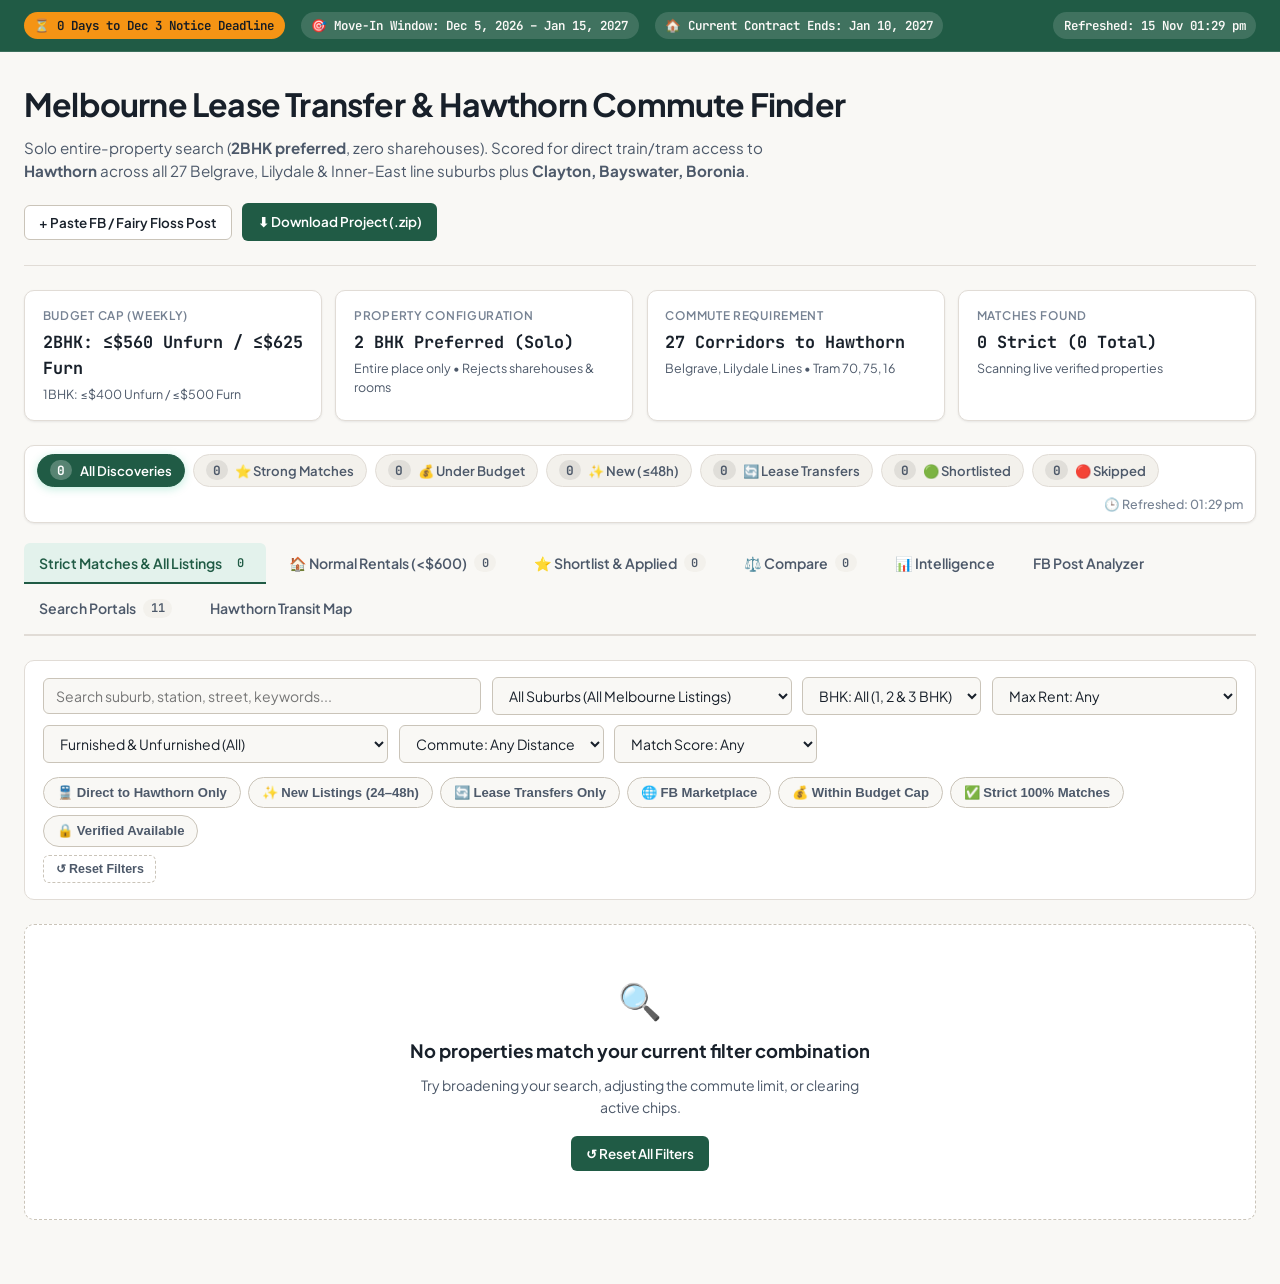
==== commit e5c55cb3: "fix: ensure Facebook Marketplace listings open live suburb searches and add one-click Don't Like / S" ====
--- a/docs/index.html
+++ b/docs/index.html
@@ -93,6 +93,10 @@
       <button class="metric-pill" id="tile-shortlist" data-metric="shortlist" type="button" title="Filter your shortlisted properties">
         <span class="metric-pill-num" id="stat-shortlisted-top">0</span>
         <span class="metric-pill-label">🟢 Shortlisted</span>
+      </button>
+      <button class="metric-pill" id="tile-skipped" data-metric="skipped" type="button" title="View properties you disliked / skipped">
+        <span class="metric-pill-num" id="stat-skipped-top">0</span>
+        <span class="metric-pill-label">🔴 Skipped</span>
       </button>
       <div class="metric-pill-refresh" title="Scraper automation refresh status">
         🕒 Refreshed: <span id="stat-last-refresh">Today 6:00 PM</span>
@@ -250,9 +254,12 @@
           <div>
             <h3>🔴 Not Interested / Skipped Properties (<span id="count-skipped">0</span>)</h3>
             <p class="helper-text">
-              Properties you clicked twice (<strong>Red Star ★</strong>) are moved here so you can skip them next time. Click the red star once more to reset back to normal.
+              Properties you marked with <strong>👎 Don't Like</strong> or <strong>Red Star ★</strong> are kept here so you don't have to review them again. Click <strong>↩ Restore</strong> on any card to bring it back.
             </p>
           </div>
+          <button type="button" class="btn btn-secondary btn-sm" id="btn-restore-all-skipped" style="font-weight: 700; border-color: #fca5a5; color: #b91c1c;">
+            ↺ Restore All Skipped
+          </button>
         </div>
         <div class="listings-grid skipped-grid" id="skipped-container"></div>
       </div>
@@ -358,9 +365,12 @@
           <div>
             <h3>🔴 Not Interested / Skipped Properties (<span id="count-normal-skipped">0</span>)</h3>
             <p class="helper-text">
-              Properties you clicked twice (<strong>Red Star ★</strong>) are moved here so you can skip them next time. Click the red star once more to reset back to normal.
+              Properties you marked with <strong>👎 Don't Like</strong> or <strong>Red Star ★</strong> are kept here. Click <strong>↩ Restore</strong> on any card to bring it back.
             </p>
           </div>
+          <button type="button" class="btn btn-secondary btn-sm" id="btn-restore-all-normal-skipped" style="font-weight: 700; border-color: #fca5a5; color: #b91c1c;">
+            ↺ Restore All Skipped
+          </button>
         </div>
         <div class="listings-grid skipped-grid" id="normal-skipped-container"></div>
       </div>
@@ -597,6 +607,7 @@
     </div>
   </div>
 
+  <div id="app-toast-container" class="app-toast-container"></div>
   <script src="app.js"></script>
 </body>
 </html>
--- a/docs/styles.css
+++ b/docs/styles.css
@@ -796,6 +796,118 @@
   box-shadow: 0 2px 10px rgba(220, 38, 38, 0.45);
 }
 
+.media-right-actions {
+  display: flex;
+  align-items: center;
+  gap: 0.35rem;
+}
+
+.btn-skip-top {
+  pointer-events: auto;
+  display: inline-flex;
+  align-items: center;
+  gap: 0.25rem;
+  background: rgba(255, 255, 255, 0.94);
+  color: #dc2626;
+  border: 1.5px solid rgba(220, 38, 38, 0.35);
+  border-radius: 999px;
+  padding: 0.26rem 0.65rem;
+  font-family: var(--font-sans);
+  font-size: 0.78rem;
+  font-weight: 700;
+  cursor: pointer;
+  box-shadow: 0 2px 6px rgba(0, 0, 0, 0.18);
+  transition: transform 0.14s ease, background 0.15s ease, color 0.15s ease, border-color 0.15s ease;
+  user-select: none;
+}
+
+.btn-skip-top:hover {
+  transform: scale(1.06);
+  background: #dc2626;
+  color: #ffffff;
+  border-color: #b91c1c;
+}
+
+.btn-skip-top.is-skipped {
+  background: #16a34a;
+  color: #ffffff;
+  border-color: #15803d;
+}
+
+.btn-dislike-action {
+  color: #b91c1c !important;
+  border-color: #fca5a5 !important;
+  background: #fef2f2 !important;
+  font-weight: 700 !important;
+}
+
+.btn-dislike-action:hover {
+  background: #fee2e2 !important;
+  border-color: #ef4444 !important;
+  color: #991b1b !important;
+  transform: translateY(-1px);
+}
+
+.btn-dislike-action.is-skipped {
+  color: #15803d !important;
+  border-color: #86efac !important;
+  background: #f0fdf4 !important;
+}
+
+.btn-dislike-action.is-skipped:hover {
+  background: #dcfce7 !important;
+  border-color: #22c55e !important;
+  color: #166534 !important;
+}
+
+/* Toast Notifications */
+.app-toast-container {
+  position: fixed;
+  bottom: 1.5rem;
+  right: 1.5rem;
+  z-index: 99999;
+  display: flex;
+  flex-direction: column;
+  gap: 0.5rem;
+  pointer-events: none;
+}
+
+.app-toast {
+  pointer-events: auto;
+  background: #0f172a;
+  color: #ffffff;
+  border: 1px solid rgba(255, 255, 255, 0.2);
+  border-radius: var(--radius-md);
+  padding: 0.75rem 1.15rem;
+  box-shadow: 0 10px 30px rgba(0, 0, 0, 0.4);
+  font-size: 0.88rem;
+  display: flex;
+  align-items: center;
+  gap: 0.75rem;
+  animation: toastSlideUp 0.22s ease-out;
+}
+
+.app-toast-undo {
+  background: #dc2626;
+  color: #ffffff;
+  border: none;
+  border-radius: 4px;
+  padding: 0.25rem 0.6rem;
+  font-weight: 700;
+  cursor: pointer;
+  font-size: 0.8rem;
+  transition: background 0.15s ease;
+}
+
+.app-toast-undo:hover {
+  background: #b91c1c;
+}
+
+@keyframes toastSlideUp {
+  from { transform: translateY(12px); opacity: 0; }
+  to { transform: translateY(0); opacity: 1; }
+}
+
 .new-listing-badge {
   background: linear-gradient(135deg, #10b981 0%, #047857 100%);
   color: #ffffff;
@@ -827,6 +939,11 @@
   margin-bottom: 1.15rem;
   border-left: 4px solid #dc2626;
   background: #fef2f2;
+  display: flex;
+  align-items: center;
+  justify-content: space-between;
+  flex-wrap: wrap;
+  gap: 0.75rem;
 }
 
 .skipped-header-card h3 {
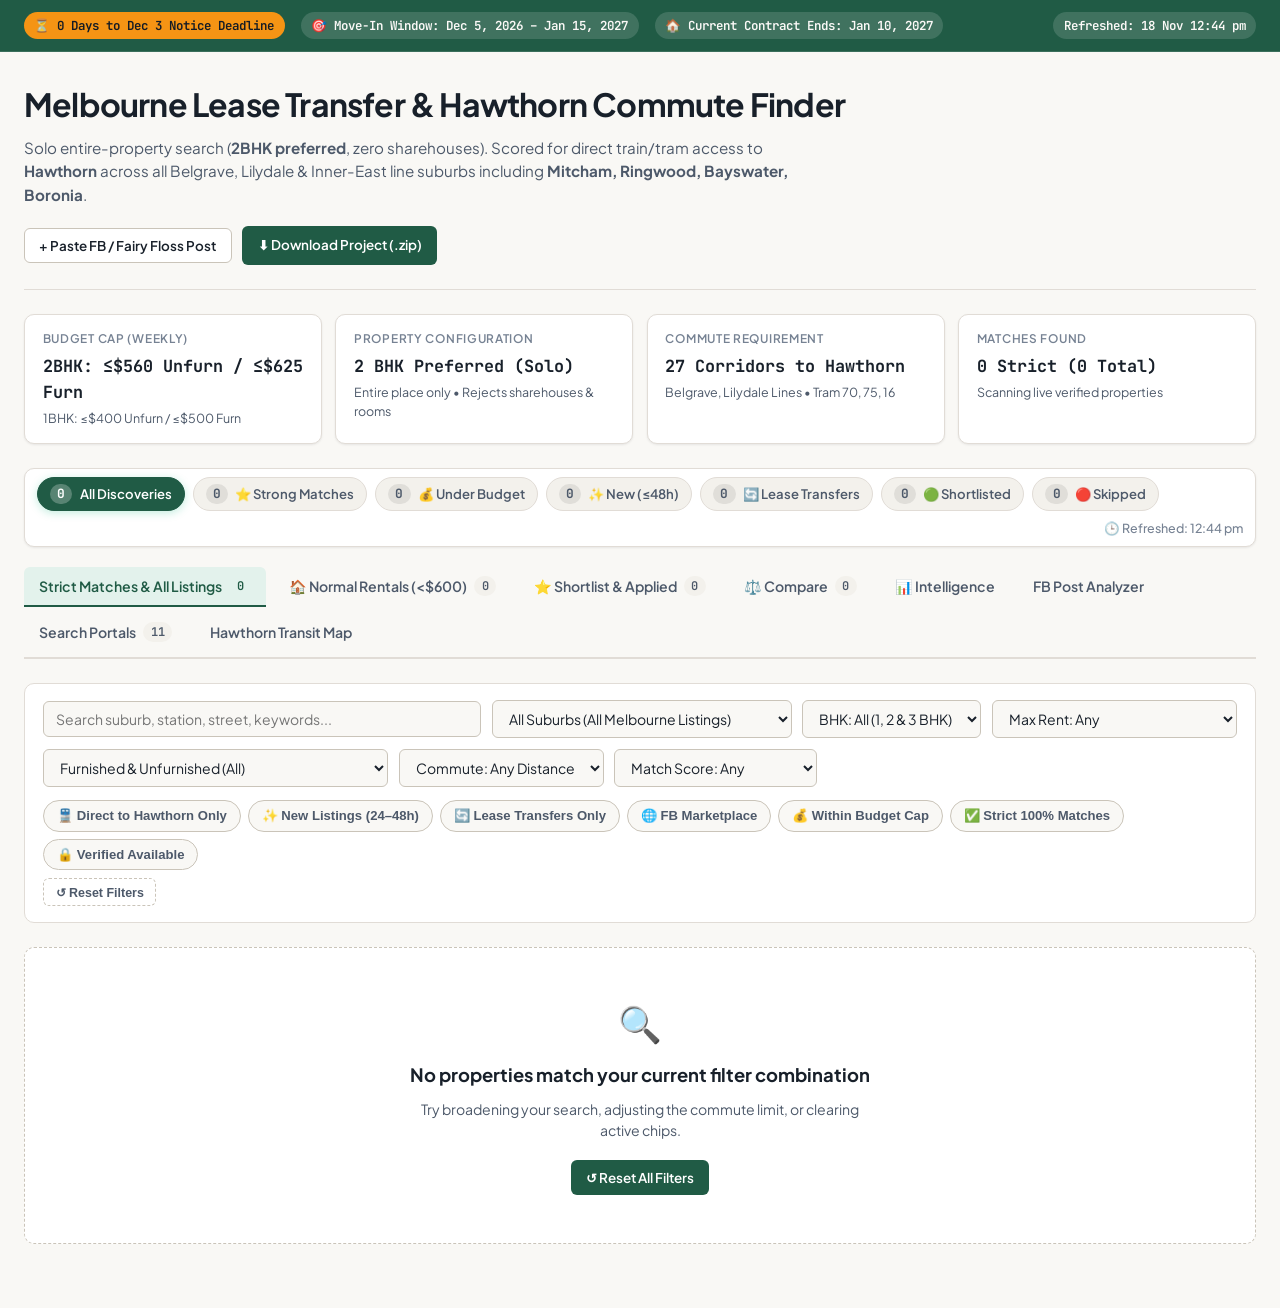
==== commit 5ed32d23: "feat: remove Clayton and prioritize Ringwood, Mitcham, and Bayswater corridors" ====
--- a/docs/index.html
+++ b/docs/index.html
@@ -31,7 +31,7 @@
       <div class="app-title-group">
         <h1>Melbourne Lease Transfer &amp; Hawthorn Commute Finder</h1>
         <p class="app-subtitle">
-          Solo entire-property search (<strong>2BHK preferred</strong>, zero sharehouses). Scored for direct train/tram access to <strong>Hawthorn</strong> across all 27 Belgrave, Lilydale &amp; Inner-East line suburbs plus <strong>Clayton, Bayswater, Boronia</strong>.
+          Solo entire-property search (<strong>2BHK preferred</strong>, zero sharehouses). Scored for direct train/tram access to <strong>Hawthorn</strong> across all Belgrave, Lilydale &amp; Inner-East line suburbs including <strong>Mitcham, Ringwood, Bayswater, Boronia</strong>.
         </p>
       </div>
       <div class="header-actions">
@@ -146,7 +146,13 @@
           <select id="suburb-filter" class="filter-select" aria-label="Filter by suburb">
             <option value="all">All Suburbs (All Melbourne Listings)</option>
             <option value="direct_hawthorn">🚆 Direct Train / Tram to Hawthorn Only</option>
-            <optgroup label="Inner East & City (Direct Train / Tram)">
+            <optgroup label="⭐ Priority Suburbs (Ringwood, Mitcham, Bayswater)">
+              <option value="mitcham">Mitcham (3132)</option>
+              <option value="ringwood">Ringwood (3134)</option>
+              <option value="bayswater">Bayswater (3153)</option>
+              <option value="boronia">Boronia (3155)</option>
+            </optgroup>
+            <optgroup label="Inner East &amp; City (Direct Train / Tram)">
               <option value="hawthorn">Hawthorn / Hawthorn East (3122/3123)</option>
               <option value="camberwell">Camberwell (3124)</option>
               <option value="canterbury">Canterbury (3126)</option>
@@ -160,11 +166,7 @@
               <option value="box hill">Box Hill (3128)</option>
               <option value="blackburn">Blackburn (3130)</option>
               <option value="nunawading">Nunawading (3131)</option>
-              <option value="mitcham">Mitcham (3132)</option>
-              <option value="ringwood">Ringwood (3134)</option>
               <option value="heathmont">Heathmont (3135)</option>
-              <option value="bayswater">Bayswater (3153)</option>
-              <option value="boronia">Boronia (3155)</option>
               <option value="ferntree gully">Ferntree Gully (3156)</option>
               <option value="upper ferntree gully">Upper Ferntree Gully (3156)</option>
               <option value="upwey">Upwey (3158)</option>
@@ -177,8 +179,7 @@
               <option value="mooroolbark">Mooroolbark (3138)</option>
               <option value="lilydale">Lilydale (3140)</option>
             </optgroup>
-            <optgroup label="South-East & Tram Corridors">
-              <option value="clayton">Clayton (3168)</option>
+            <optgroup label="Tram Corridors">
               <option value="burwood">Burwood (3125)</option>
               <option value="kew">Kew (3101)</option>
             </optgroup>
@@ -270,7 +271,7 @@
       <div class="panel-card" style="margin-bottom: 1.25rem;">
         <h2>🏠 Normal Property Rentals (Below $600 / week)</h2>
         <p class="helper-text">
-          Standard residential leases (whole properties: 1 BHK, 2 BHK &amp; 3 BHK, zero sharehouses, no student-only housing) asking <strong>≤ $600/wk</strong> across Hawthorn, Clayton, Bayswater, Boronia, Box Hill, Camberwell, Richmond, and direct transit lines.
+          Standard residential leases (whole properties: 1 BHK, 2 BHK &amp; 3 BHK, zero sharehouses, no student-only housing) asking <strong>≤ $600/wk</strong> across Hawthorn, Mitcham, Ringwood, Bayswater, Boronia, Box Hill, Camberwell, Richmond, and direct transit lines.
         </p>
       </div>
 
@@ -284,9 +285,15 @@
             aria-label="Search normal listings"
           >
           <select id="suburb-filter-normal" class="filter-select" aria-label="Filter by suburb">
-            <option value="all">All Suburbs (All 27 Corridors)</option>
+            <option value="all">All Suburbs (All Direct Corridors)</option>
             <option value="direct_hawthorn">🚆 Direct Train / Tram to Hawthorn Only</option>
-            <optgroup label="Inner East & City (Direct Train / Tram)">
+            <optgroup label="⭐ Priority Suburbs (Ringwood, Mitcham, Bayswater)">
+              <option value="mitcham">Mitcham (3132)</option>
+              <option value="ringwood">Ringwood (3134)</option>
+              <option value="bayswater">Bayswater (3153)</option>
+              <option value="boronia">Boronia (3155)</option>
+            </optgroup>
+            <optgroup label="Inner East &amp; City (Direct Train / Tram)">
               <option value="hawthorn">Hawthorn / Hawthorn East (3122/3123)</option>
               <option value="camberwell">Camberwell (3124)</option>
               <option value="canterbury">Canterbury (3126)</option>
@@ -300,11 +307,7 @@
               <option value="box hill">Box Hill (3128)</option>
               <option value="blackburn">Blackburn (3130)</option>
               <option value="nunawading">Nunawading (3131)</option>
-              <option value="mitcham">Mitcham (3132)</option>
-              <option value="ringwood">Ringwood (3134)</option>
               <option value="heathmont">Heathmont (3135)</option>
-              <option value="bayswater">Bayswater (3153)</option>
-              <option value="boronia">Boronia (3155)</option>
               <option value="ferntree gully">Ferntree Gully (3156)</option>
               <option value="upper ferntree gully">Upper Ferntree Gully (3156)</option>
               <option value="upwey">Upwey (3158)</option>
@@ -317,8 +320,7 @@
               <option value="mooroolbark">Mooroolbark (3138)</option>
               <option value="lilydale">Lilydale (3140)</option>
             </optgroup>
-            <optgroup label="South-East & Tram Corridors">
-              <option value="clayton">Clayton (3168)</option>
+            <optgroup label="Tram Corridors">
               <option value="burwood">Burwood (3125)</option>
               <option value="kew">Kew (3101)</option>
             </optgroup>
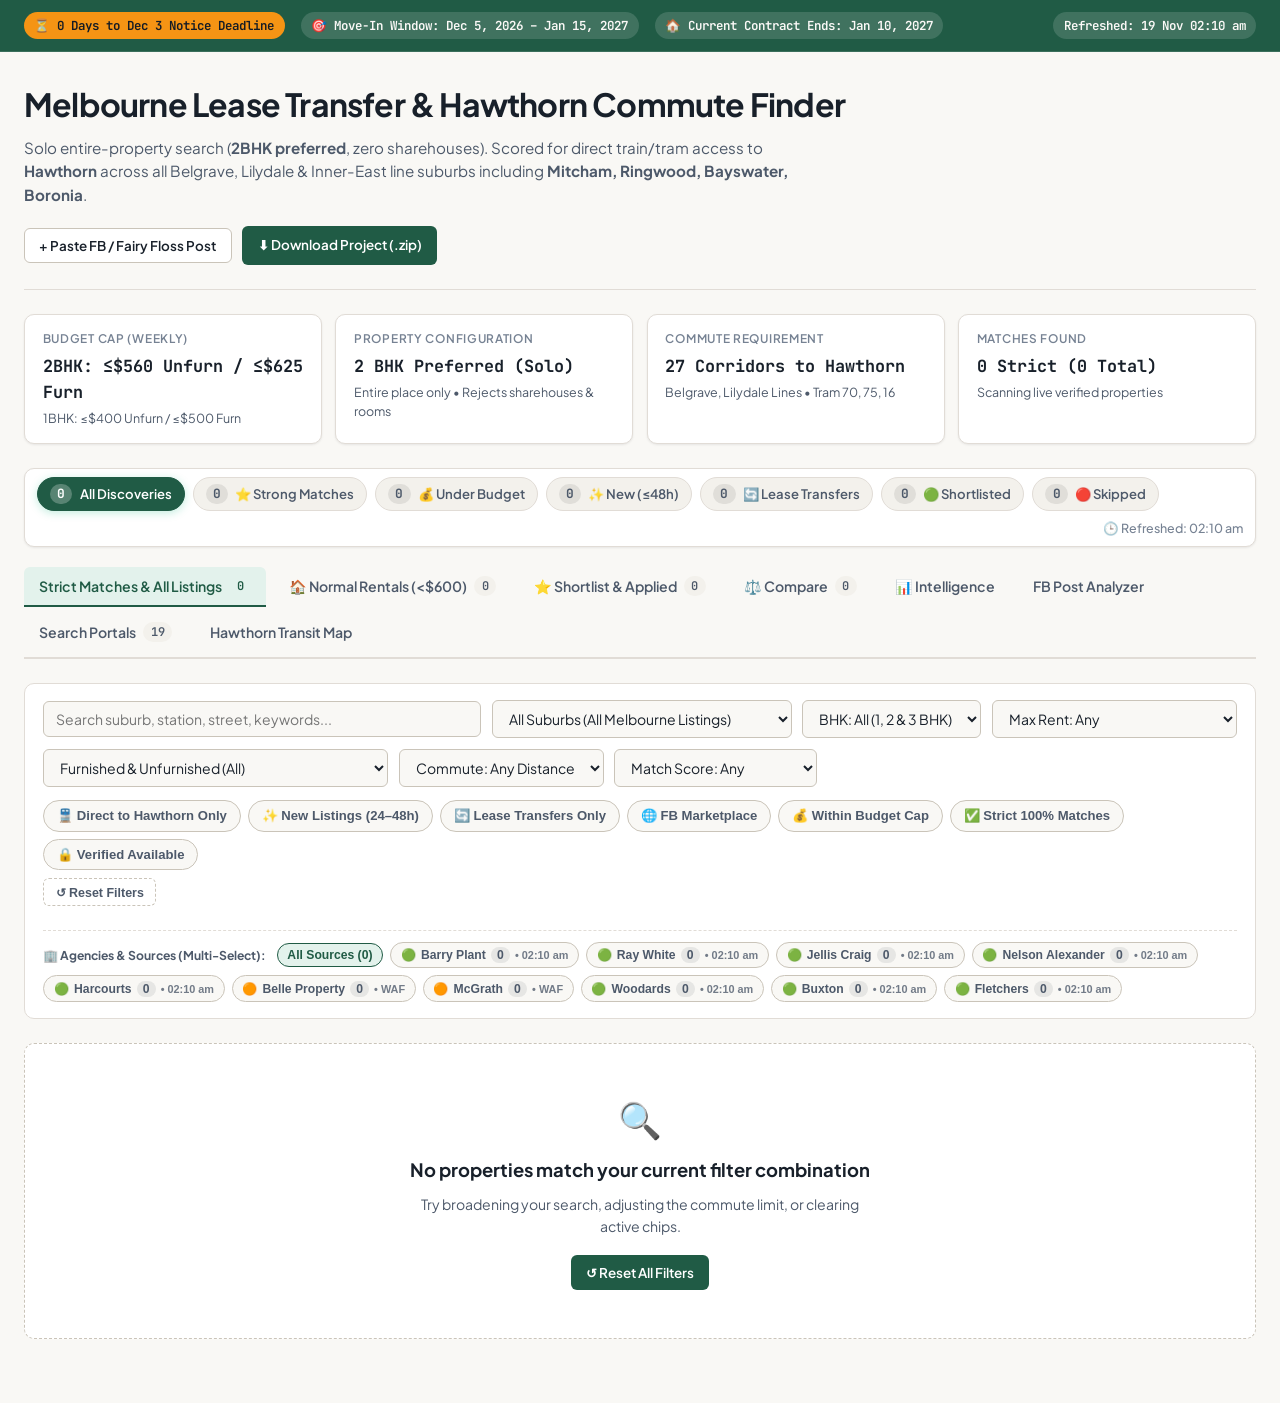
==== commit b6004ace: "feat(sources): Phase 1 multi-agency integration (Harcourts, Buxton, Fletchers, McGrath, dashboard fi" ====
--- a/docs/index.html
+++ b/docs/index.html
@@ -155,17 +155,27 @@
             <optgroup label="Inner East &amp; City (Direct Train / Tram)">
               <option value="hawthorn">Hawthorn / Hawthorn East (3122/3123)</option>
               <option value="camberwell">Camberwell (3124)</option>
+              <option value="glen iris">Glen Iris (3146)</option>
+              <option value="kew">Kew (3101)</option>
+              <option value="balwyn">Balwyn (3103)</option>
               <option value="canterbury">Canterbury (3126)</option>
               <option value="surrey hills">Surrey Hills (3127)</option>
               <option value="mont albert">Mont Albert (3127)</option>
+              <option value="malvern">Malvern (3144)</option>
               <option value="richmond">Richmond / Burnley (3121)</option>
               <option value="east melbourne">East Melbourne (3002)</option>
               <option value="melbourne">Melbourne CBD (3000)</option>
             </optgroup>
-            <optgroup label="Belgrave Line Corridor">
+            <optgroup label="Belgrave &amp; Eastern Corridor">
               <option value="box hill">Box Hill (3128)</option>
               <option value="blackburn">Blackburn (3130)</option>
               <option value="nunawading">Nunawading (3131)</option>
+              <option value="forest hill">Forest Hill (3131)</option>
+              <option value="vermont">Vermont (3133)</option>
+              <option value="doncaster">Doncaster (3108)</option>
+              <option value="templestowe">Templestowe (3106)</option>
+              <option value="mount waverley">Mount Waverley (3149)</option>
+              <option value="wantirna">Wantirna (3152)</option>
               <option value="heathmont">Heathmont (3135)</option>
               <option value="ferntree gully">Ferntree Gully (3156)</option>
               <option value="upper ferntree gully">Upper Ferntree Gully (3156)</option>
@@ -181,7 +191,6 @@
             </optgroup>
             <optgroup label="Tram Corridors">
               <option value="burwood">Burwood (3125)</option>
-              <option value="kew">Kew (3101)</option>
             </optgroup>
           </select>
           <select id="bedroom-filter" class="filter-select" aria-label="Filter by BHK">
@@ -242,6 +251,10 @@
           <button type="button" class="btn-reset-filters" id="btn-reset-filters">
             ↺ Reset Filters
           </button>
+        </div>
+        <!-- Multi-Select Agency / Source Filter & Live Health Strip -->
+        <div class="filter-row-agencies" id="agency-filter-bar" aria-label="Filter by Agency or Source" style="margin-top: 0.65rem; padding-top: 0.65rem; border-top: 1px dashed var(--border-color); display: flex; align-items: center; gap: 0.45rem; flex-wrap: wrap;">
+          <!-- Populated dynamically by app.js with agency health indicators, counts, and last scrape timestamps -->
         </div>
       </div>
 
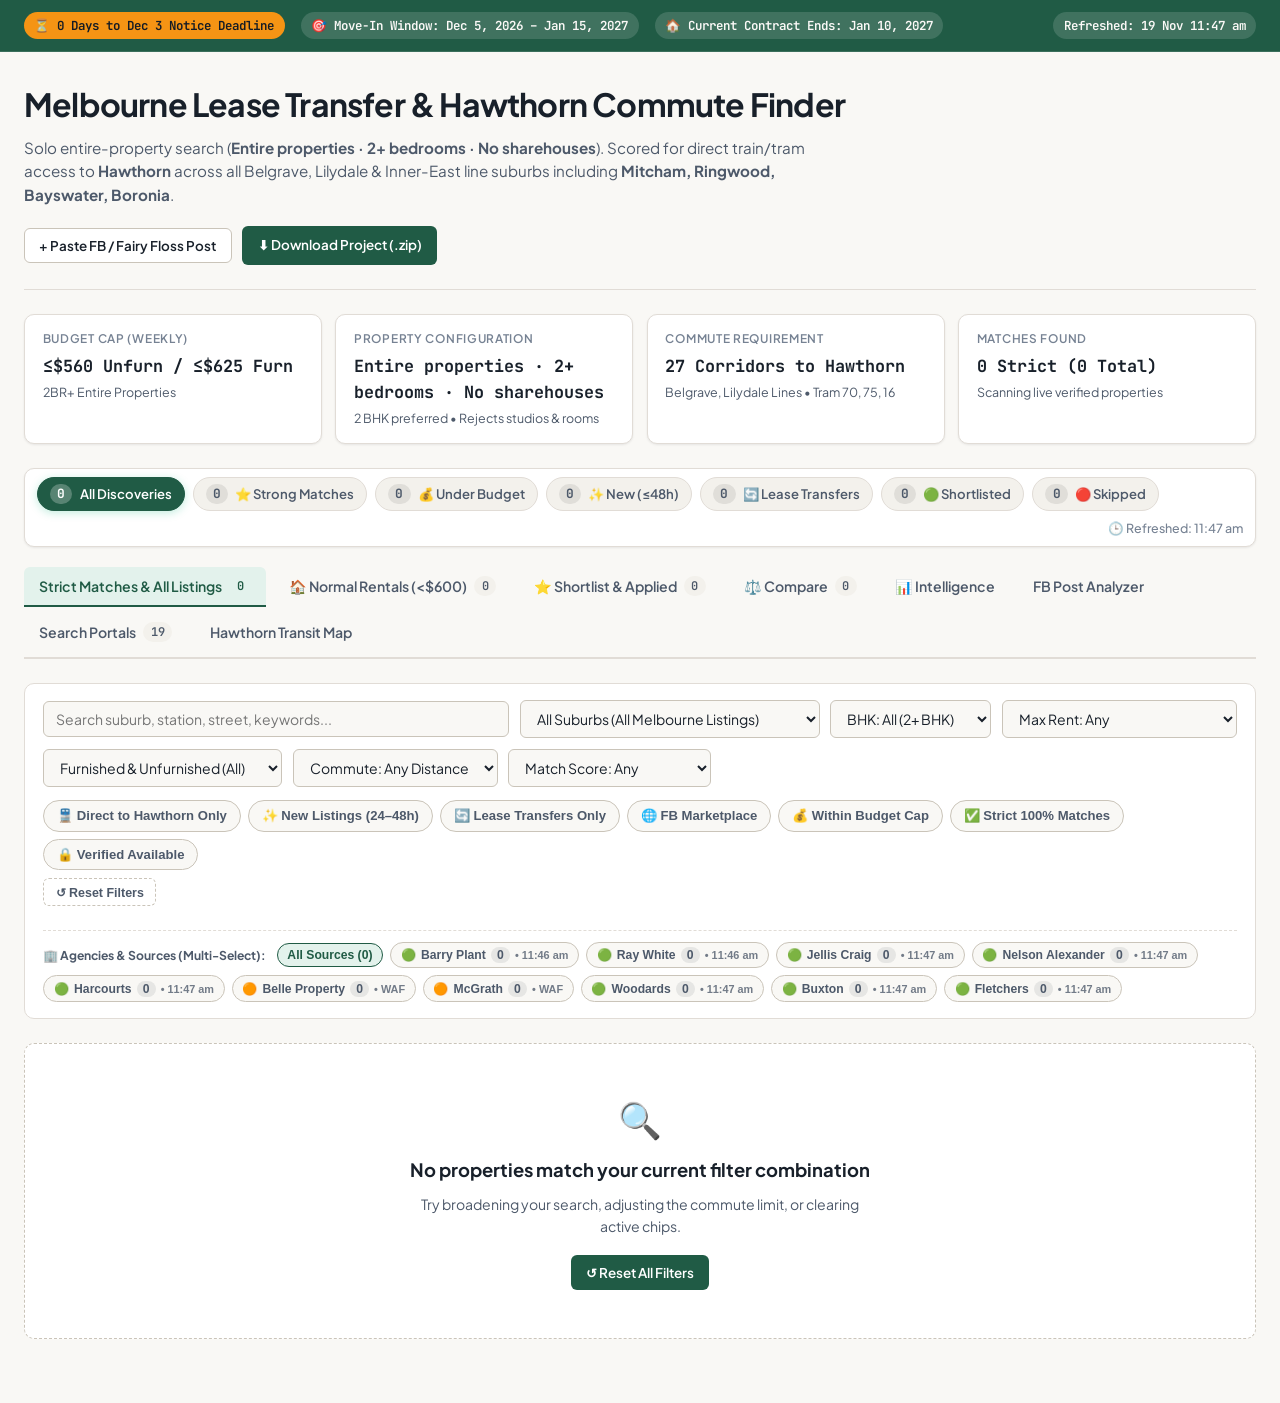
==== commit 3598374b: "feat(criteria): enforce 2+ bedrooms minimum, reject studios/1BR, and set $560/$625 budget caps" ====
--- a/docs/index.html
+++ b/docs/index.html
@@ -3,8 +3,8 @@
 <head>
   <meta charset="UTF-8">
   <meta name="viewport" content="width=device-width, initial-scale=1.0">
-  <title>Melbourne Lease Transfer & 2BHK Rental Finder — Direct to Hawthorn</title>
-  <meta name="description" content="Daily automated Melbourne rental and lease transfer tracker filtered for entire 1–2BHK properties under $525/$560 per week with direct train or tram commute to Hawthorn.">
+  <title>Melbourne Lease Transfer &amp; Rental Finder — 2+ Bedrooms Direct to Hawthorn</title>
+  <meta name="description" content="Daily automated Melbourne rental and lease transfer tracker exclusively for entire 2+ bedroom properties under $560/$625 per week with direct train or tram commute to Hawthorn.">
   <link rel="preconnect" href="https://fonts.googleapis.com">
   <link rel="preconnect" href="https://fonts.gstatic.com" crossorigin>
   <link href="https://fonts.googleapis.com/css2?family=JetBrains+Mono:wght@500;600;700&family=Plus+Jakarta+Sans:wght@400;500;600;700&display=swap" rel="stylesheet">
@@ -31,7 +31,7 @@
       <div class="app-title-group">
         <h1>Melbourne Lease Transfer &amp; Hawthorn Commute Finder</h1>
         <p class="app-subtitle">
-          Solo entire-property search (<strong>2BHK preferred</strong>, zero sharehouses). Scored for direct train/tram access to <strong>Hawthorn</strong> across all Belgrave, Lilydale &amp; Inner-East line suburbs including <strong>Mitcham, Ringwood, Bayswater, Boronia</strong>.
+          Solo entire-property search (<strong>Entire properties · 2+ bedrooms · No sharehouses</strong>). Scored for direct train/tram access to <strong>Hawthorn</strong> across all Belgrave, Lilydale &amp; Inner-East line suburbs including <strong>Mitcham, Ringwood, Bayswater, Boronia</strong>.
         </p>
       </div>
       <div class="header-actions">
@@ -48,13 +48,13 @@
     <section class="criteria-strip" aria-label="Strict search criteria">
       <div class="criteria-card">
         <span class="criteria-label">Budget Cap (Weekly)</span>
-        <span class="criteria-value">2BHK: ≤$560 Unfurn / ≤$625 Furn</span>
-        <span class="criteria-note">1BHK: ≤$400 Unfurn / ≤$500 Furn</span>
+        <span class="criteria-value">≤$560 Unfurn / ≤$625 Furn</span>
+        <span class="criteria-note">2BR+ Entire Properties</span>
       </div>
       <div class="criteria-card">
         <span class="criteria-label">Property Configuration</span>
-        <span class="criteria-value">2 BHK Preferred (Solo)</span>
-        <span class="criteria-note">Entire place only • Rejects sharehouses &amp; rooms</span>
+        <span class="criteria-value">Entire properties · 2+ bedrooms · No sharehouses</span>
+        <span class="criteria-note">2 BHK preferred • Rejects studios &amp; rooms</span>
       </div>
       <div class="criteria-card">
         <span class="criteria-label">Commute Requirement</span>
@@ -194,23 +194,20 @@
             </optgroup>
           </select>
           <select id="bedroom-filter" class="filter-select" aria-label="Filter by BHK">
-            <option value="all">BHK: All (1, 2 &amp; 3 BHK)</option>
-            <option value="1">1 BHK / Studio</option>
+            <option value="all">BHK: All (2+ BHK)</option>
             <option value="2">2 BHK (Preferred)</option>
-            <option value="3">3 BHK</option>
+            <option value="3">3+ BHK</option>
           </select>
           <select id="rent-filter" class="filter-select" aria-label="Filter by maximum rent">
             <option value="all">Max Rent: Any</option>
-            <option value="400">≤ $400 / wk (1BHK Unfurn Cap)</option>
-            <option value="500">≤ $500 / wk (1BHK Furn Cap)</option>
-            <option value="560">≤ $560 / wk (2BHK Unfurn Cap)</option>
-            <option value="625">≤ $625 / wk (2BHK Furn Cap)</option>
+            <option value="560">≤ $560 / wk (2BR Unfurn Cap)</option>
+            <option value="625">≤ $625 / wk (2BR Furn Cap)</option>
             <option value="650">≤ $650 / week</option>
           </select>
           <select id="furn-filter" class="filter-select" aria-label="Filter by furnished status">
             <option value="all">Furnished &amp; Unfurnished (All)</option>
-            <option value="furnished">Furnished Only (≤$500 1BHK / ≤$625 2BHK)</option>
-            <option value="unfurnished">Unfurnished Only (≤$400 1BHK / ≤$560 2BHK)</option>
+            <option value="furnished">Furnished Only (≤$625/wk)</option>
+            <option value="unfurnished">Unfurnished Only (≤$560/wk)</option>
           </select>
           <select id="commute-filter" class="filter-select" aria-label="Filter by commute time">
             <option value="all">Commute: Any Distance</option>
@@ -284,7 +281,7 @@
       <div class="panel-card" style="margin-bottom: 1.25rem;">
         <h2>🏠 Normal Property Rentals (Below $600 / week)</h2>
         <p class="helper-text">
-          Standard residential leases (whole properties: 1 BHK, 2 BHK &amp; 3 BHK, zero sharehouses, no student-only housing) asking <strong>≤ $600/wk</strong> across Hawthorn, Mitcham, Ringwood, Bayswater, Boronia, Box Hill, Camberwell, Richmond, and direct transit lines.
+          Standard residential leases (whole properties: 2 BHK &amp; 3+ BHK, zero sharehouses, no student-only housing) asking <strong>≤ $600/wk</strong> across Hawthorn, Mitcham, Ringwood, Bayswater, Boronia, Box Hill, Camberwell, Richmond, and direct transit lines.
         </p>
       </div>
 
@@ -339,10 +336,9 @@
             </optgroup>
           </select>
           <select id="bedroom-filter-normal" class="filter-select" aria-label="Filter by BHK">
-            <option value="all">BHK: All (1, 2 &amp; 3 BHK)</option>
-            <option value="1">1 BHK / Studio</option>
+            <option value="all">BHK: All (2+ BHK)</option>
             <option value="2">2 BHK (Preferred)</option>
-            <option value="3">3 BHK</option>
+            <option value="3">3+ BHK</option>
           </select>
           <select id="furn-filter-normal" class="filter-select" aria-label="Filter by furnished status">
             <option value="all">Furnished &amp; Unfurnished (All)</option>
@@ -512,8 +508,8 @@
           <div id="fb-analysis-output" style="font-size: 0.9rem; color: var(--text-secondary);">
             <ul style="list-style: none; display: grid; gap: 0.6rem; margin-top: 0.75rem;">
               <li>🚆 <strong>Suburb Alignment:</strong> Checks against 27 direct train/tram corridors to Hawthorn</li>
-              <li>💰 <strong>Budget Rules:</strong> 2BHK ≤ $560 Unfurn / ≤ $625 Furn | 1BHK ≤ $400 Unfurn / ≤ $500 Furn</li>
-              <li>🏠 <strong>Solo Entire Property:</strong> 2BHK preferred (auto-flags sharehouses)</li>
+              <li>💰 <strong>Budget Rules:</strong> Unfurnished ≤ $560/wk | Furnished ≤ $625/wk</li>
+              <li>🏠 <strong>Requirement:</strong> Entire properties · 2+ bedrooms · No sharehouses</li>
               <li>📅 <strong>Move-in Window:</strong> Dec 5, 2026 – Jan 15, 2027</li>
             </ul>
           </div>
@@ -526,7 +522,7 @@
       <div class="panel-card" style="margin-bottom: 1.25rem;">
         <h2>One-Click Pre-Filtered Search Portals (Hawthorn Corridor)</h2>
         <p class="helper-text">
-          These links open Facebook Marketplace, Domain, Realestate.com.au, Flatmates (Whole Properties), and Gumtree with your exact filters (<strong>2BHK, ≤$525/$560, Hawthorn + direct transit suburbs, newest first</strong>) already applied.
+          These links open Facebook Marketplace, Domain, Realestate.com.au, Flatmates (Whole Properties), and Gumtree with your exact filters (<strong>2+ BHK, ≤$560/$625, Hawthorn + direct transit suburbs, newest first</strong>) already applied.
         </p>
       </div>
       <div class="quick-links-grid" id="portal-links-container"></div>
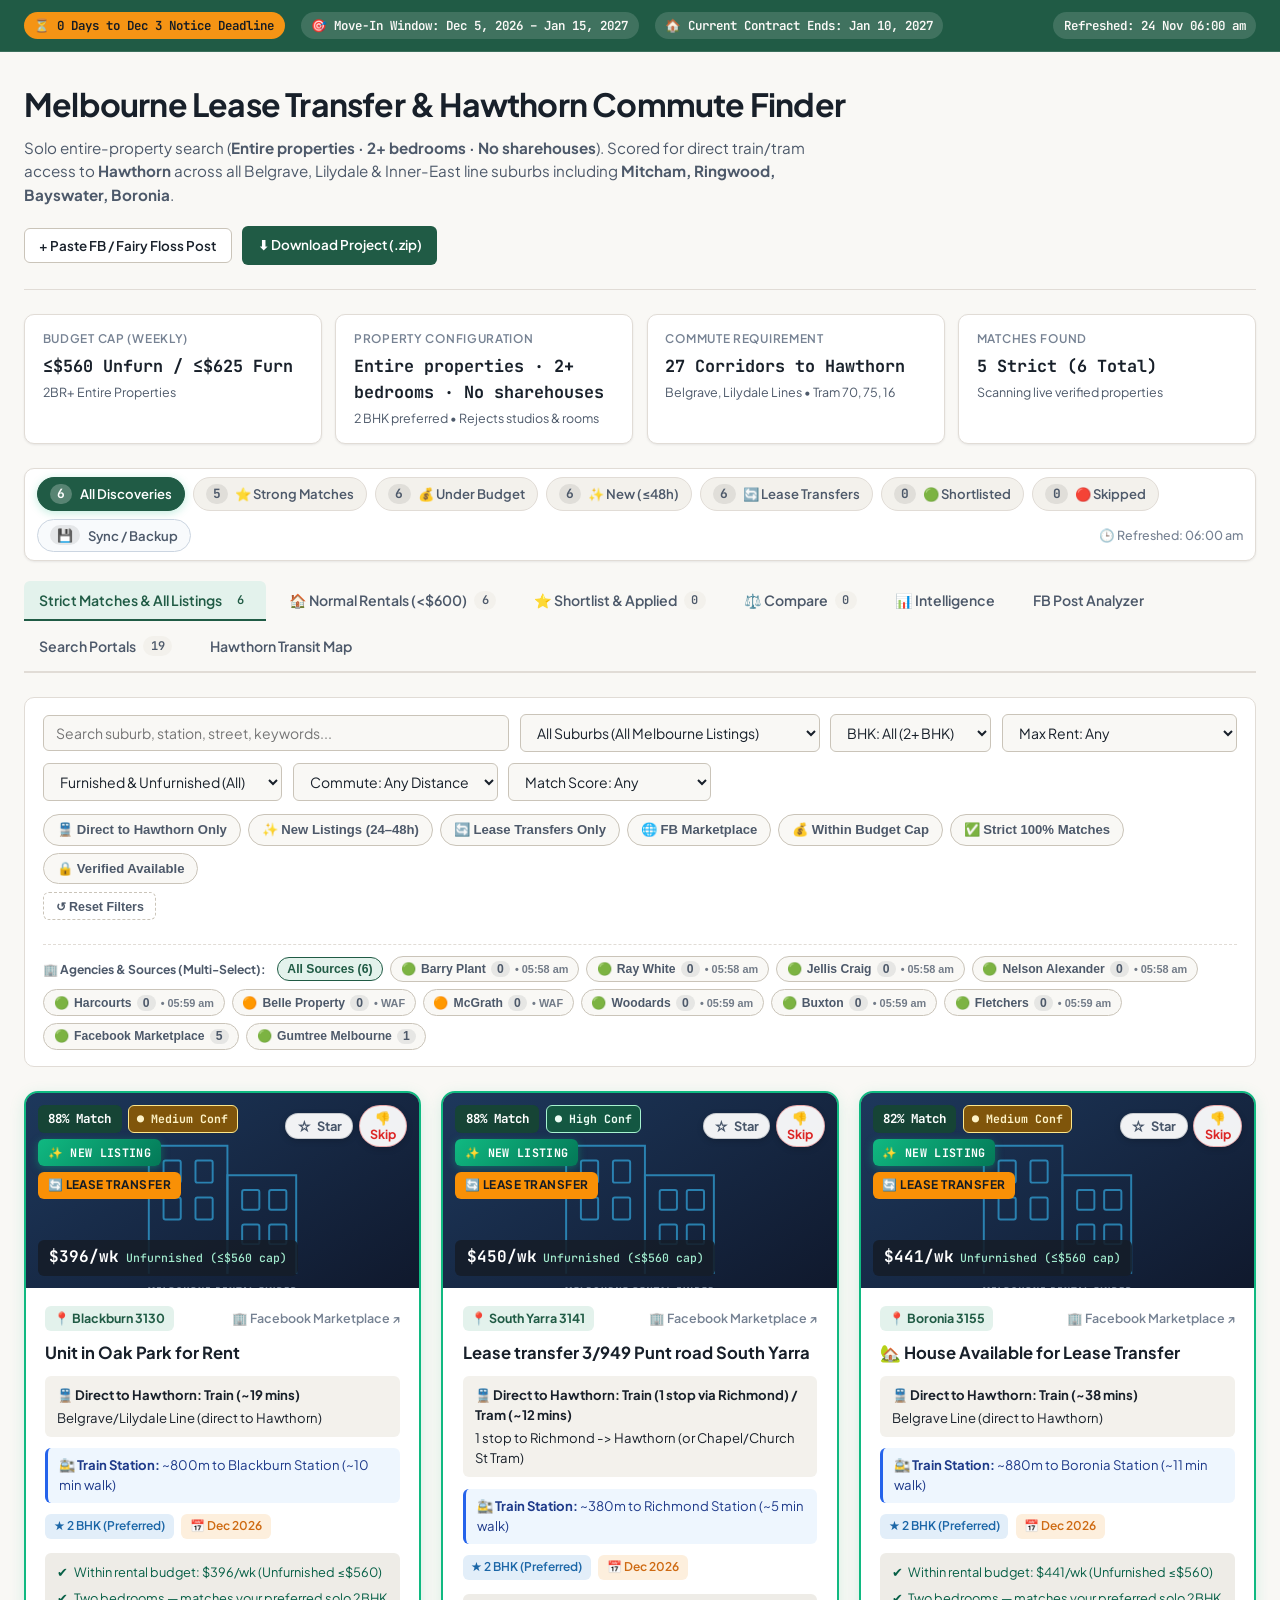
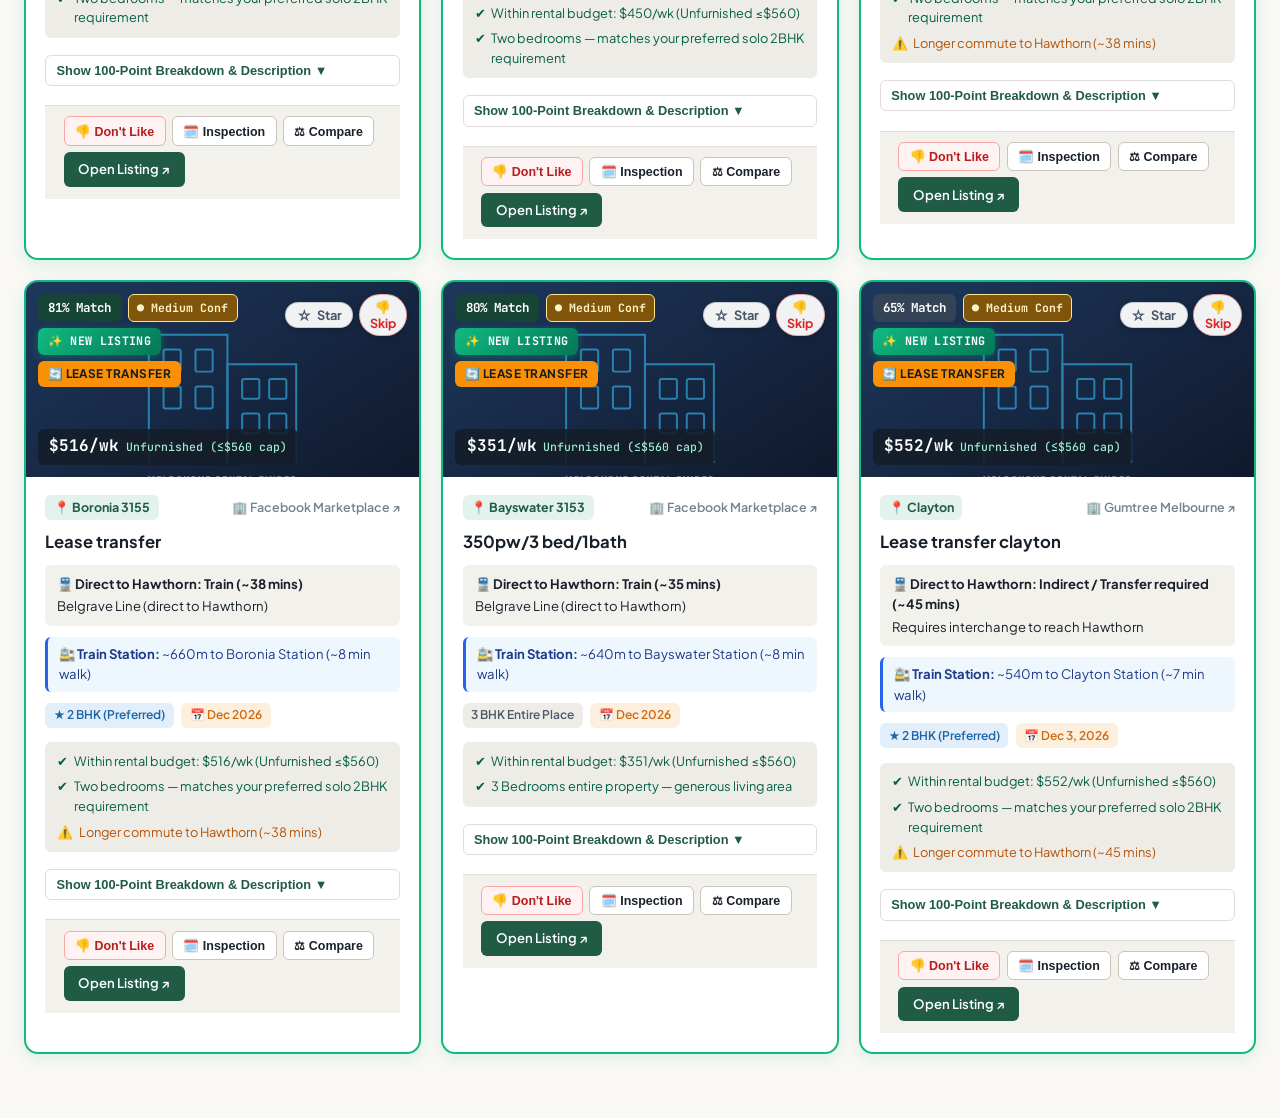
==== commit e6a49bb1: "feat(feedback): persist user decisions to DB and completely hide skipped listings across runs" ====
--- a/docs/index.html
+++ b/docs/index.html
@@ -98,6 +98,10 @@
         <span class="metric-pill-num" id="stat-skipped-top">0</span>
         <span class="metric-pill-label">🔴 Skipped</span>
       </button>
+      <button class="metric-pill" id="btn-open-sync-modal" type="button" title="Sync or backup your shortlists and skipped properties across devices" style="border-color: #cbd5e1; background: #f8fafc;">
+        <span class="metric-pill-num">💾</span>
+        <span class="metric-pill-label">Sync / Backup</span>
+      </button>
       <div class="metric-pill-refresh" title="Scraper automation refresh status">
         🕒 Refreshed: <span id="stat-last-refresh">Today 6:00 PM</span>
       </div>
@@ -259,21 +263,27 @@
         <!-- Populated dynamically by app.js -->
       </div>
 
-      <!-- Bottom Section for Red-Starred (Skipped / Not Interested) Listings -->
-      <div id="skipped-section" class="skipped-section" style="display: none; margin-top: 2.5rem;">
-        <div class="panel-card skipped-header-card">
-          <div>
-            <h3>🔴 Not Interested / Skipped Properties (<span id="count-skipped">0</span>)</h3>
-            <p class="helper-text">
-              Properties you marked with <strong>👎 Don't Like</strong> or <strong>Red Star ★</strong> are kept here so you don't have to review them again. Click <strong>↩ Restore</strong> on any card to bring it back.
-            </p>
-          </div>
-          <button type="button" class="btn btn-secondary btn-sm" id="btn-restore-all-skipped" style="font-weight: 700; border-color: #fca5a5; color: #b91c1c;">
-            ↺ Restore All Skipped
-          </button>
-        </div>
-        <div class="listings-grid skipped-grid" id="skipped-container"></div>
-      </div>
+      <!-- Collapsible Bottom Section for Skipped Listings (Hidden by default) -->
+      <details id="skipped-details" class="skipped-details" style="display: none; margin-top: 2rem;">
+        <summary class="skipped-summary" style="cursor: pointer; padding: 0.65rem 1.1rem; background: #fee2e2; color: #991b1b; font-weight: 700; border-radius: 8px; border: 1px solid #fecaca; display: inline-flex; align-items: center; gap: 0.5rem; user-select: none;">
+          <span>🔴 Hidden / Skipped Properties (<span id="count-skipped">0</span>)</span>
+          <span style="font-weight: 400; font-size: 0.8rem; color: #b91c1c;">(Click to expand or restore)</span>
+        </summary>
+        <div id="skipped-section" class="skipped-section" style="margin-top: 1rem;">
+          <div class="panel-card skipped-header-card">
+            <div>
+              <h3>🔴 Skipped Properties (<span id="count-skipped-header">0</span>)</h3>
+              <p class="helper-text">
+                These properties were excluded from your active recommendations. Click <strong>↩ Restore</strong> on any card to bring it back.
+              </p>
+            </div>
+            <button type="button" class="btn btn-secondary btn-sm" id="btn-restore-all-skipped" style="font-weight: 700; border-color: #fca5a5; color: #b91c1c;">
+              ↺ Restore All Skipped
+            </button>
+          </div>
+          <div class="listings-grid skipped-grid" id="skipped-container"></div>
+        </div>
+      </details>
     </section>
 
     <!-- PANEL: NORMAL LISTINGS (BELOW $600) -->
@@ -370,21 +380,27 @@
         <!-- Populated dynamically by app.js -->
       </div>
 
-      <!-- Bottom Section for Red-Starred (Skipped / Not Interested) Listings on Normal tab -->
-      <div id="normal-skipped-section" class="skipped-section" style="display: none; margin-top: 2.5rem;">
-        <div class="panel-card skipped-header-card">
-          <div>
-            <h3>🔴 Not Interested / Skipped Properties (<span id="count-normal-skipped">0</span>)</h3>
-            <p class="helper-text">
-              Properties you marked with <strong>👎 Don't Like</strong> or <strong>Red Star ★</strong> are kept here. Click <strong>↩ Restore</strong> on any card to bring it back.
-            </p>
-          </div>
-          <button type="button" class="btn btn-secondary btn-sm" id="btn-restore-all-normal-skipped" style="font-weight: 700; border-color: #fca5a5; color: #b91c1c;">
-            ↺ Restore All Skipped
-          </button>
-        </div>
-        <div class="listings-grid skipped-grid" id="normal-skipped-container"></div>
-      </div>
+      <!-- Collapsible Bottom Section for Skipped Listings on Normal tab (Hidden by default) -->
+      <details id="normal-skipped-details" class="skipped-details" style="display: none; margin-top: 2rem;">
+        <summary class="skipped-summary" style="cursor: pointer; padding: 0.65rem 1.1rem; background: #fee2e2; color: #991b1b; font-weight: 700; border-radius: 8px; border: 1px solid #fecaca; display: inline-flex; align-items: center; gap: 0.5rem; user-select: none;">
+          <span>🔴 Hidden / Skipped Properties (<span id="count-normal-skipped">0</span>)</span>
+          <span style="font-weight: 400; font-size: 0.8rem; color: #b91c1c;">(Click to expand or restore)</span>
+        </summary>
+        <div id="normal-skipped-section" class="skipped-section" style="margin-top: 1rem;">
+          <div class="panel-card skipped-header-card">
+            <div>
+              <h3>🔴 Skipped Properties (<span id="count-normal-skipped-header">0</span>)</h3>
+              <p class="helper-text">
+                These properties were excluded from your active recommendations. Click <strong>↩ Restore</strong> on any card to bring it back.
+              </p>
+            </div>
+            <button type="button" class="btn btn-secondary btn-sm" id="btn-restore-all-normal-skipped" style="font-weight: 700; border-color: #fca5a5; color: #b91c1c;">
+              ↺ Restore All Skipped
+            </button>
+          </div>
+          <div class="listings-grid skipped-grid" id="normal-skipped-container"></div>
+        </div>
+      </details>
     </section>
 
     <!-- PANEL 2: SHORTLIST & TRACKER -->
@@ -618,6 +634,63 @@
     </div>
   </div>
 
+  <!-- Modal 3: Feedback Sync & Backup Dialog -->
+  <div id="modal-sync" class="modal-overlay" role="dialog" aria-modal="true" aria-labelledby="modal-sync-title">
+    <div class="modal-card">
+      <div class="modal-header">
+        <h3 id="modal-sync-title" style="font-size: 1.15rem; margin: 0;">💾 Sync &amp; Backup Your Feedback</h3>
+        <button type="button" id="btn-close-sync-modal" class="btn-action-sm" style="border:none; font-size: 1.1rem;">✕</button>
+      </div>
+      <div class="modal-body" style="display: flex; flex-direction: column; gap: 1rem;">
+        <div class="panel-card" style="background: #f8fafc; border: 1px solid #e2e8f0; padding: 0.85rem;">
+          <div style="font-weight: 700; font-size: 0.95rem; margin-bottom: 0.35rem;">Current Saved Statuses</div>
+          <div style="font-size: 0.85rem; color: #475569;">
+            ⭐ Shortlisted: <strong id="sync-count-shortlisted">0</strong> &nbsp;|&nbsp;
+            🔴 Skipped: <strong id="sync-count-skipped">0</strong> &nbsp;|&nbsp;
+            🗓️ Inspections: <strong id="sync-count-inspections">0</strong>
+          </div>
+        </div>
+
+        <div>
+          <h4 style="font-size: 0.92rem; margin: 0 0 0.35rem 0;">Option 1: Export / Import File (Instant &amp; Works on any device)</h4>
+          <p style="font-size: 0.8rem; color: #64748b; margin-bottom: 0.5rem;">
+            Download your decision backup as <code>user_decisions.json</code>, or restore a previously saved backup file.
+          </p>
+          <div style="display: flex; gap: 0.5rem; flex-wrap: wrap;">
+            <button type="button" class="btn btn-primary btn-sm" id="btn-download-decisions">
+              📥 Download Backup (user_decisions.json)
+            </button>
+            <label class="btn btn-secondary btn-sm" style="cursor: pointer; margin: 0;">
+              📤 Restore from File
+              <input type="file" id="file-import-decisions" accept=".json" style="display: none;">
+            </label>
+          </div>
+        </div>
+
+        <hr style="border: none; border-top: 1px solid #e2e8f0; margin: 0.25rem 0;">
+
+        <div>
+          <h4 style="font-size: 0.92rem; margin: 0 0 0.35rem 0;">Option 2: Direct GitHub Cloud Sync (Recommended for Cross-Device)</h4>
+          <p style="font-size: 0.8rem; color: #64748b; margin-bottom: 0.5rem;">
+            Save your decisions directly to the repository's <code>docs/data/user_decisions.json</code> so the daily scraper and your other devices automatically exclude your skipped properties.
+          </p>
+          <div style="margin-bottom: 0.5rem;">
+            <input type="password" id="input-github-token" class="filter-input" style="width: 100%; font-size: 0.82rem;" placeholder="GitHub Personal Access Token (classic or fine-grained with Contents:write)">
+          </div>
+          <div style="display: flex; gap: 0.5rem; align-items: center;">
+            <button type="button" class="btn btn-primary btn-sm" id="btn-github-push">
+              ☁️ Push Decisions to GitHub
+            </button>
+            <span id="github-sync-status" style="font-size: 0.8rem; color: #16a34a; font-weight: 600;"></span>
+          </div>
+        </div>
+      </div>
+      <div class="modal-footer">
+        <button type="button" class="btn btn-secondary" id="btn-close-sync">Close</button>
+      </div>
+    </div>
+  </div>
+
   <div id="app-toast-container" class="app-toast-container"></div>
   <script src="app.js"></script>
 </body>
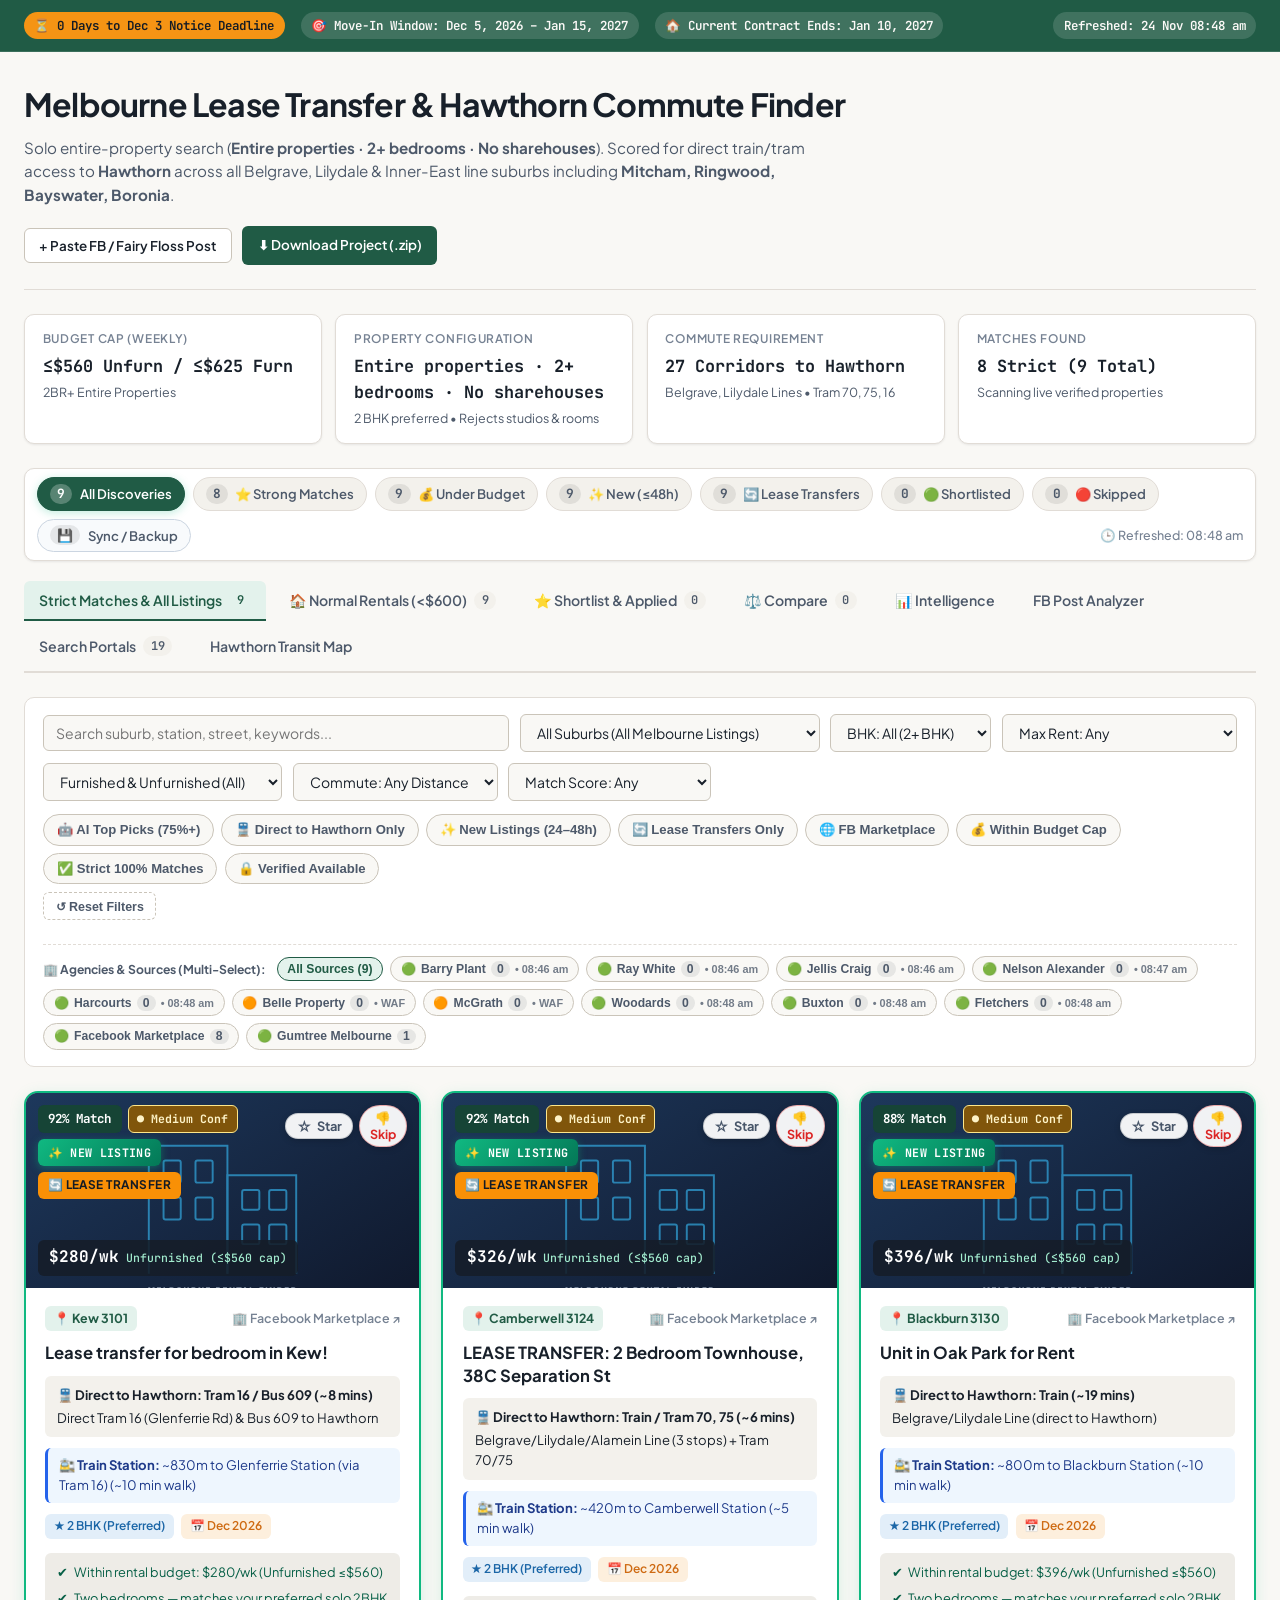
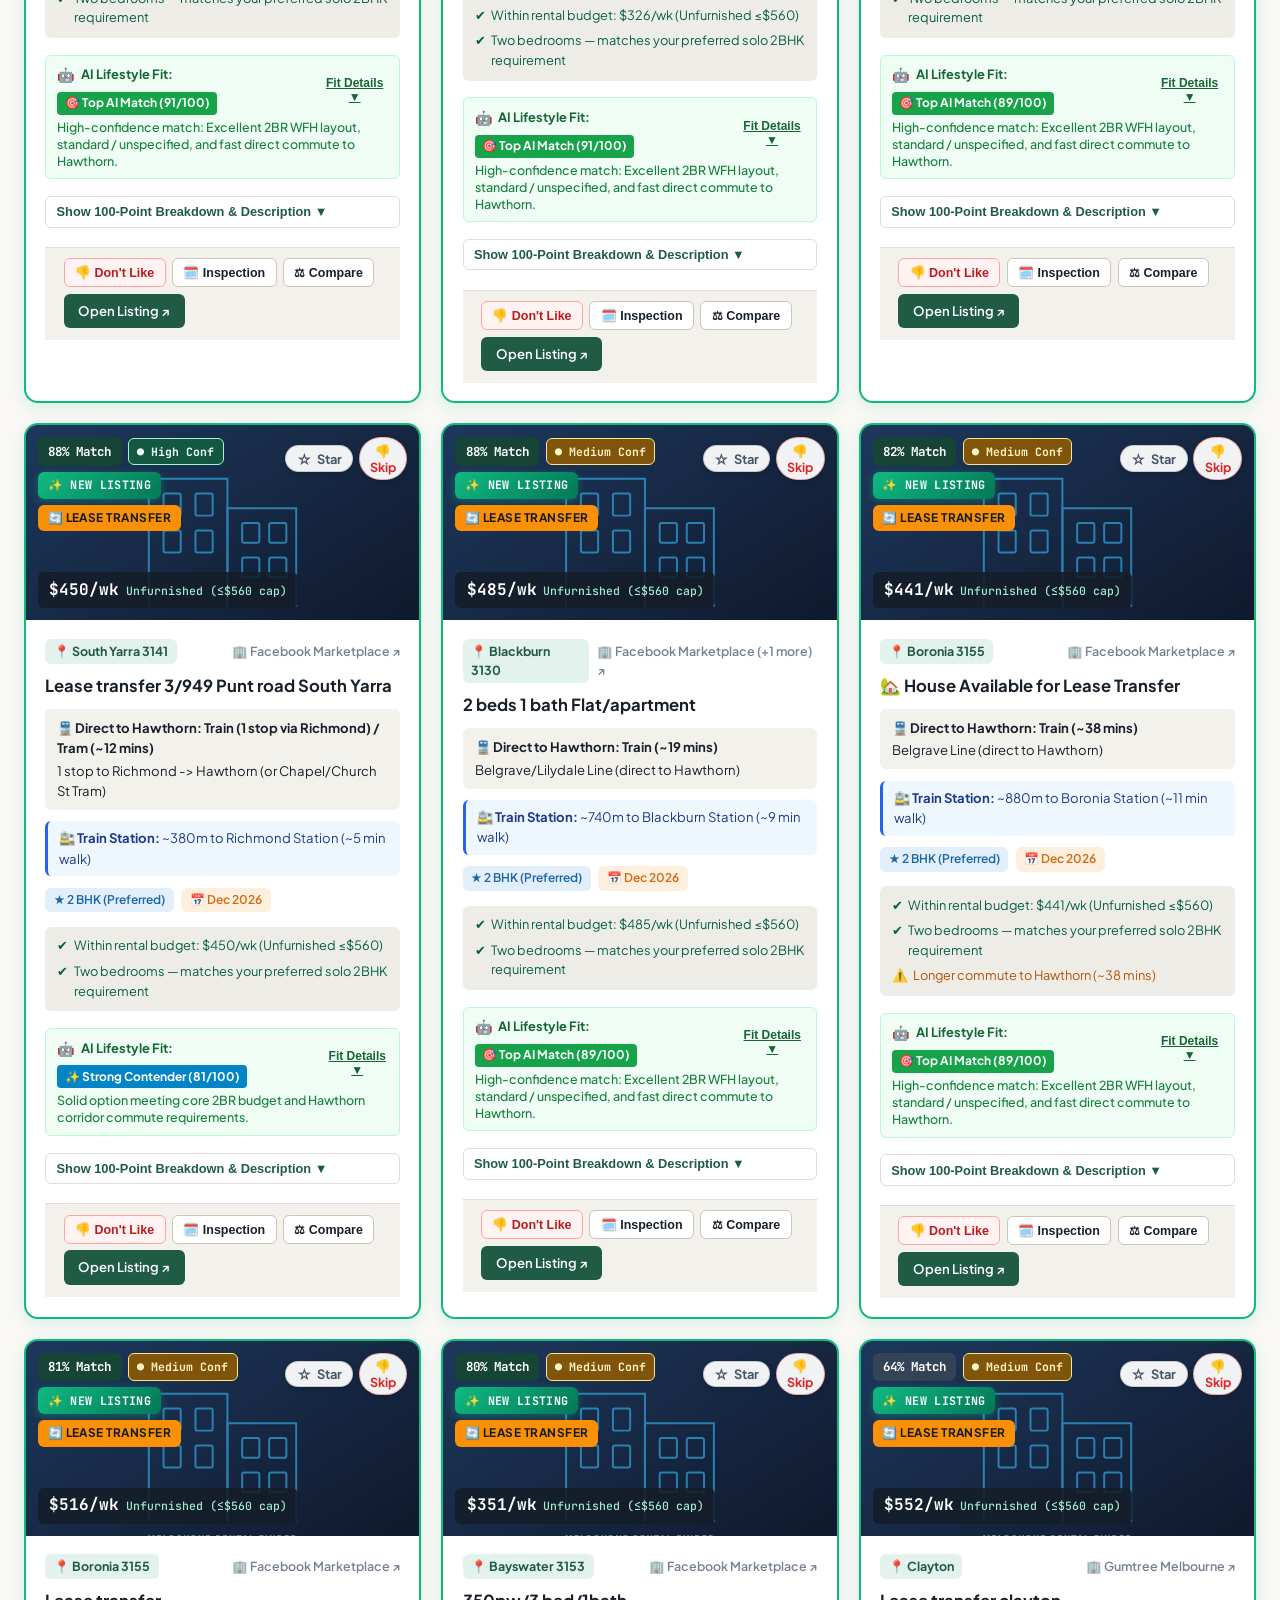
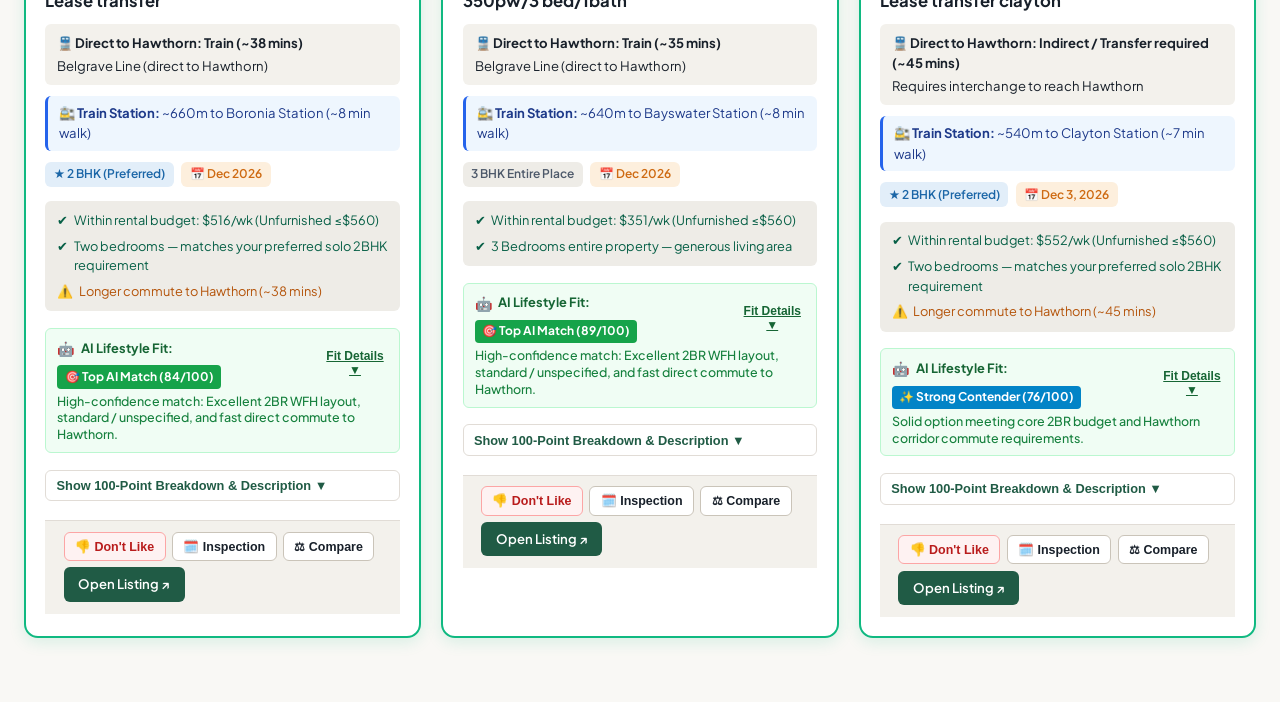
==== commit b5f49588: "feat(ai-agent): add AI Evaluator Agent assessing WFH layout, noise, climate, and personal lifestyle " ====
--- a/docs/index.html
+++ b/docs/index.html
@@ -227,6 +227,9 @@
         </div>
         <div class="filter-row-secondary">
           <div class="chips-wrapper">
+            <button type="button" class="toggle-chip" id="chip-ai-top">
+              🤖 AI Top Picks (75%+)
+            </button>
             <button type="button" class="toggle-chip" id="chip-direct-transit">
               🚆 Direct to Hawthorn Only
             </button>
